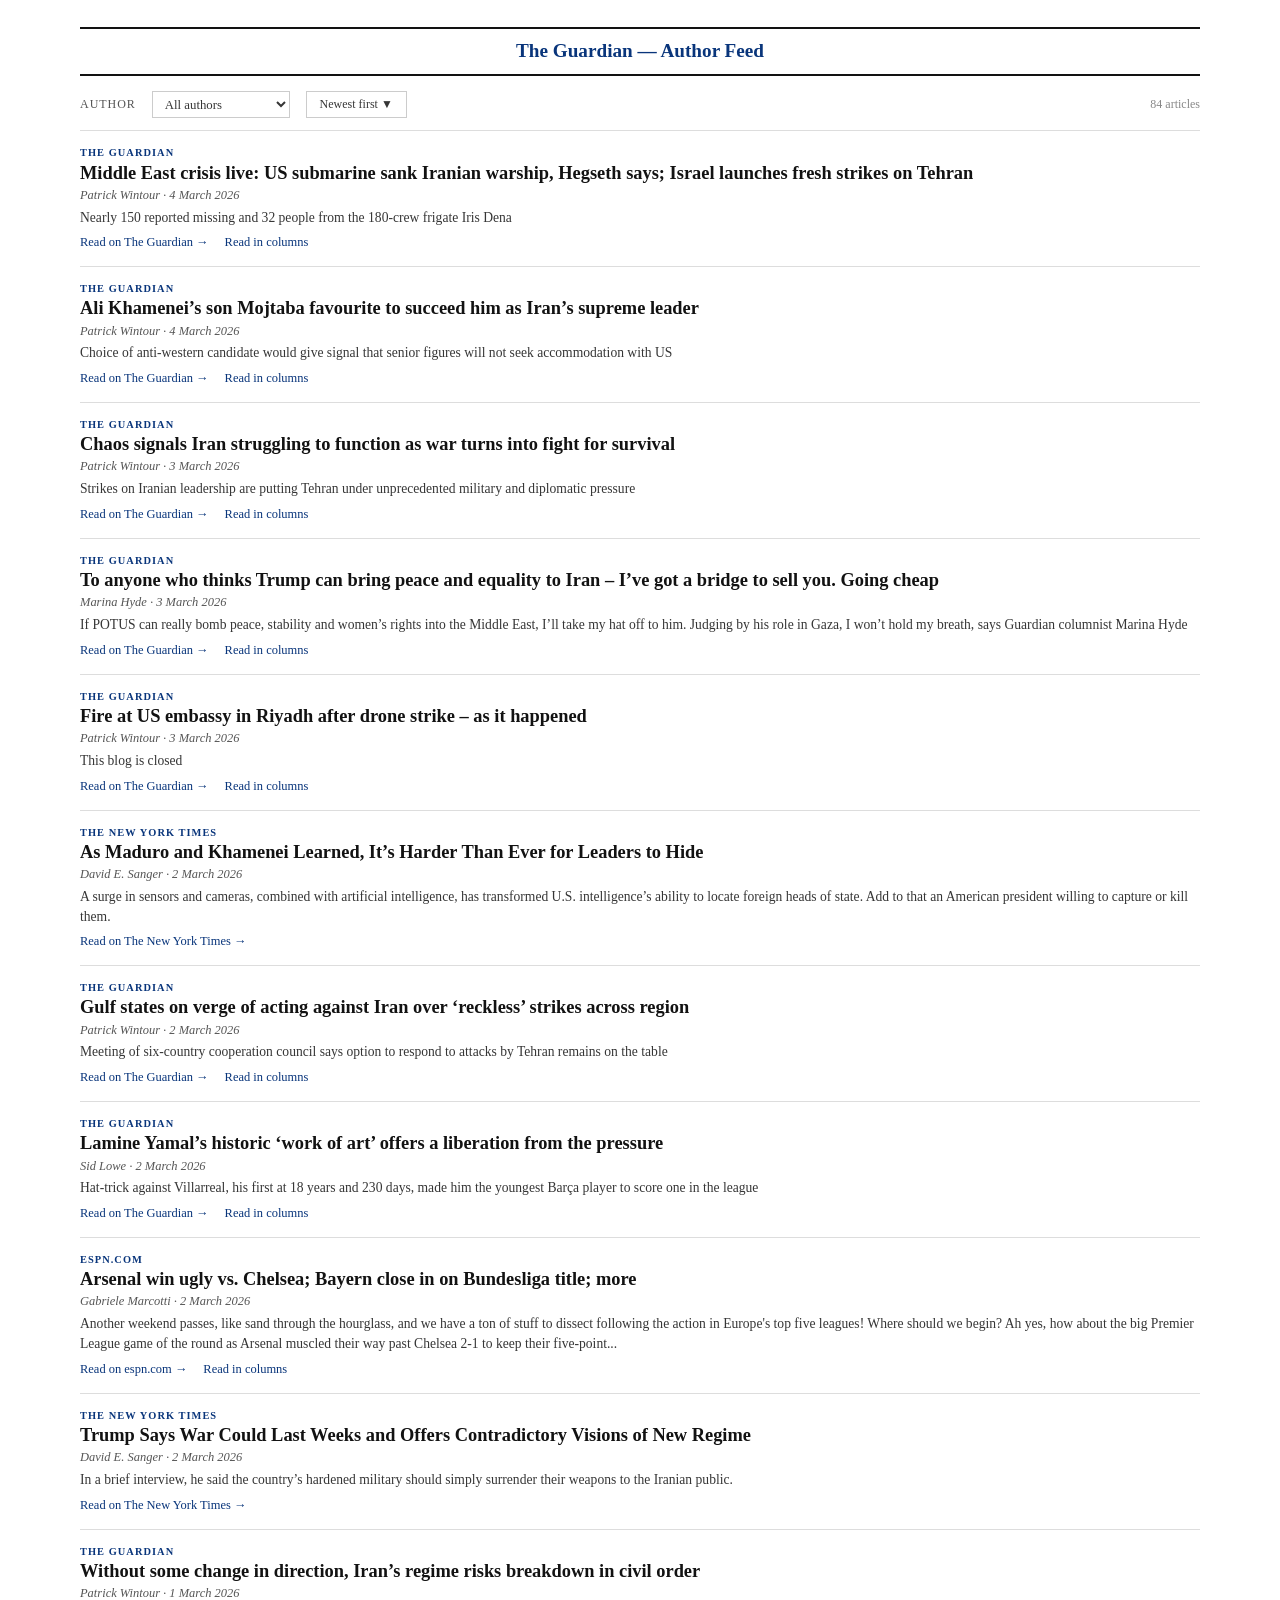
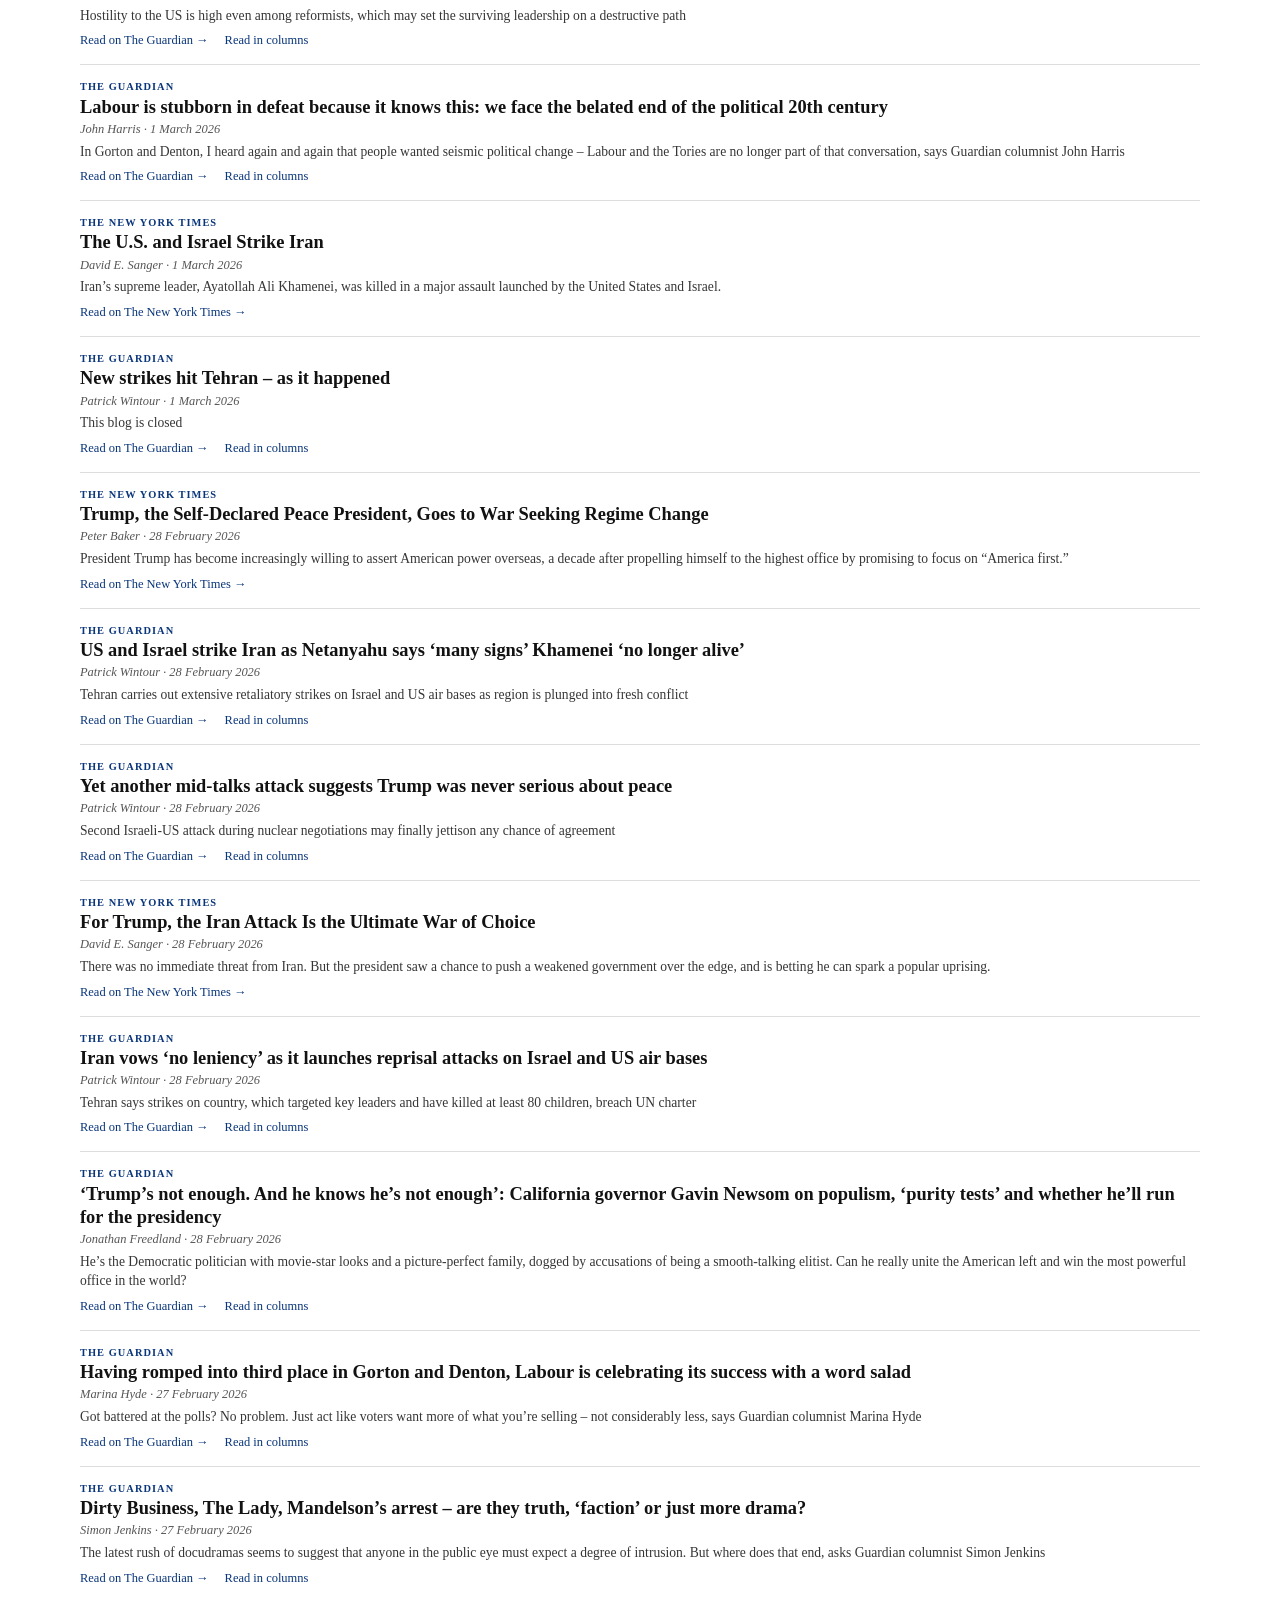
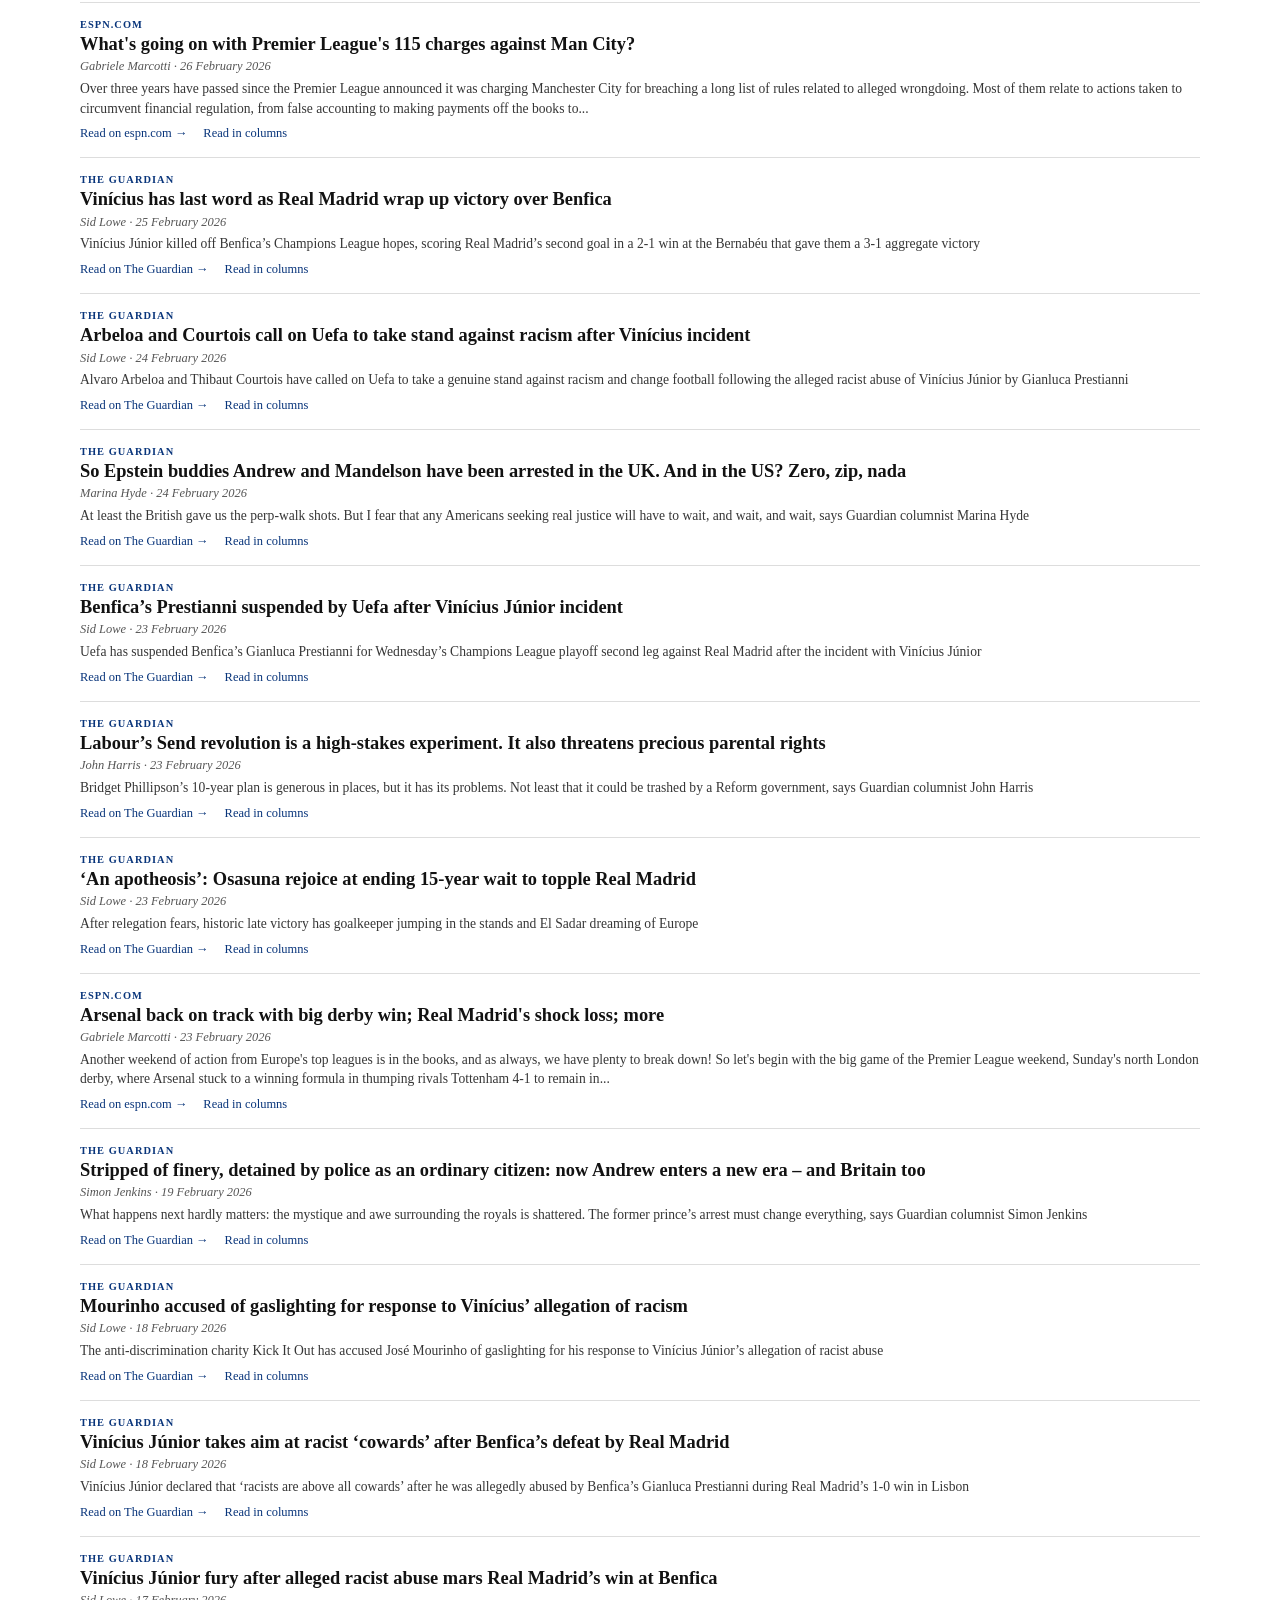
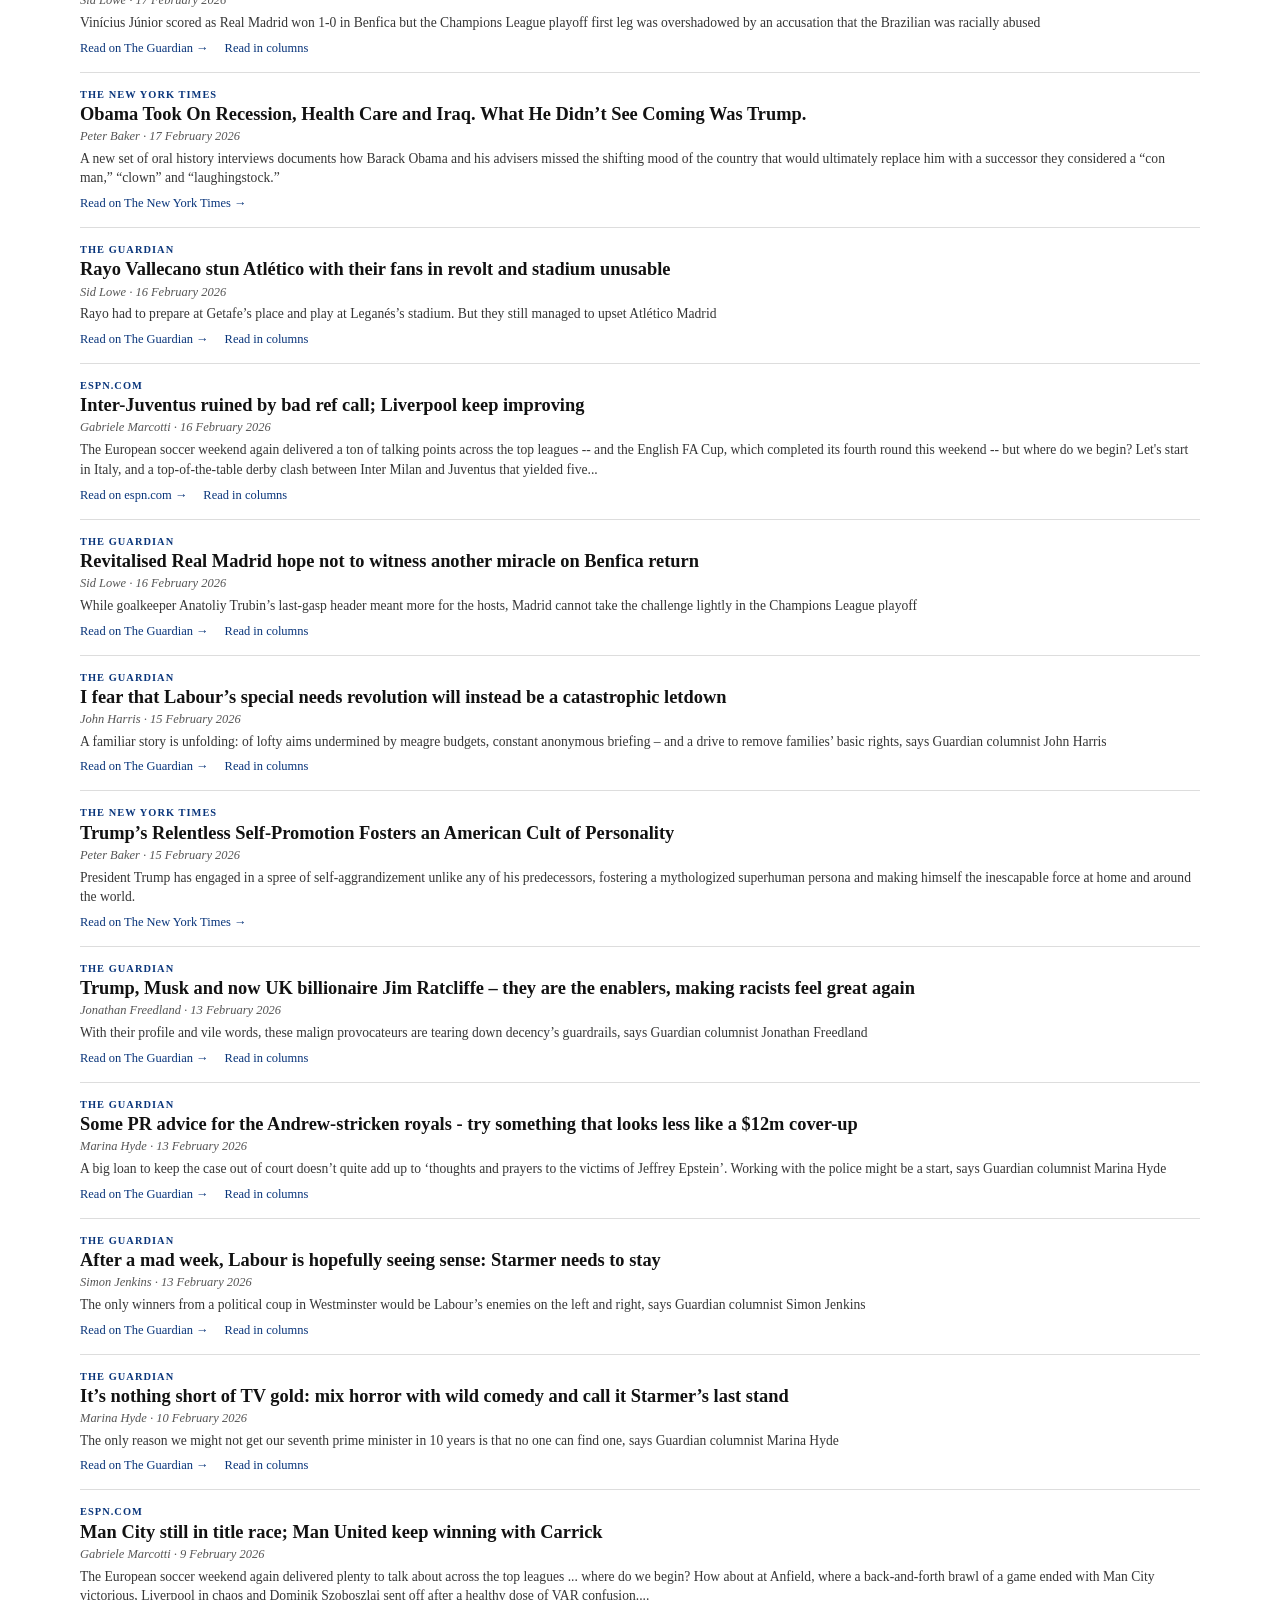
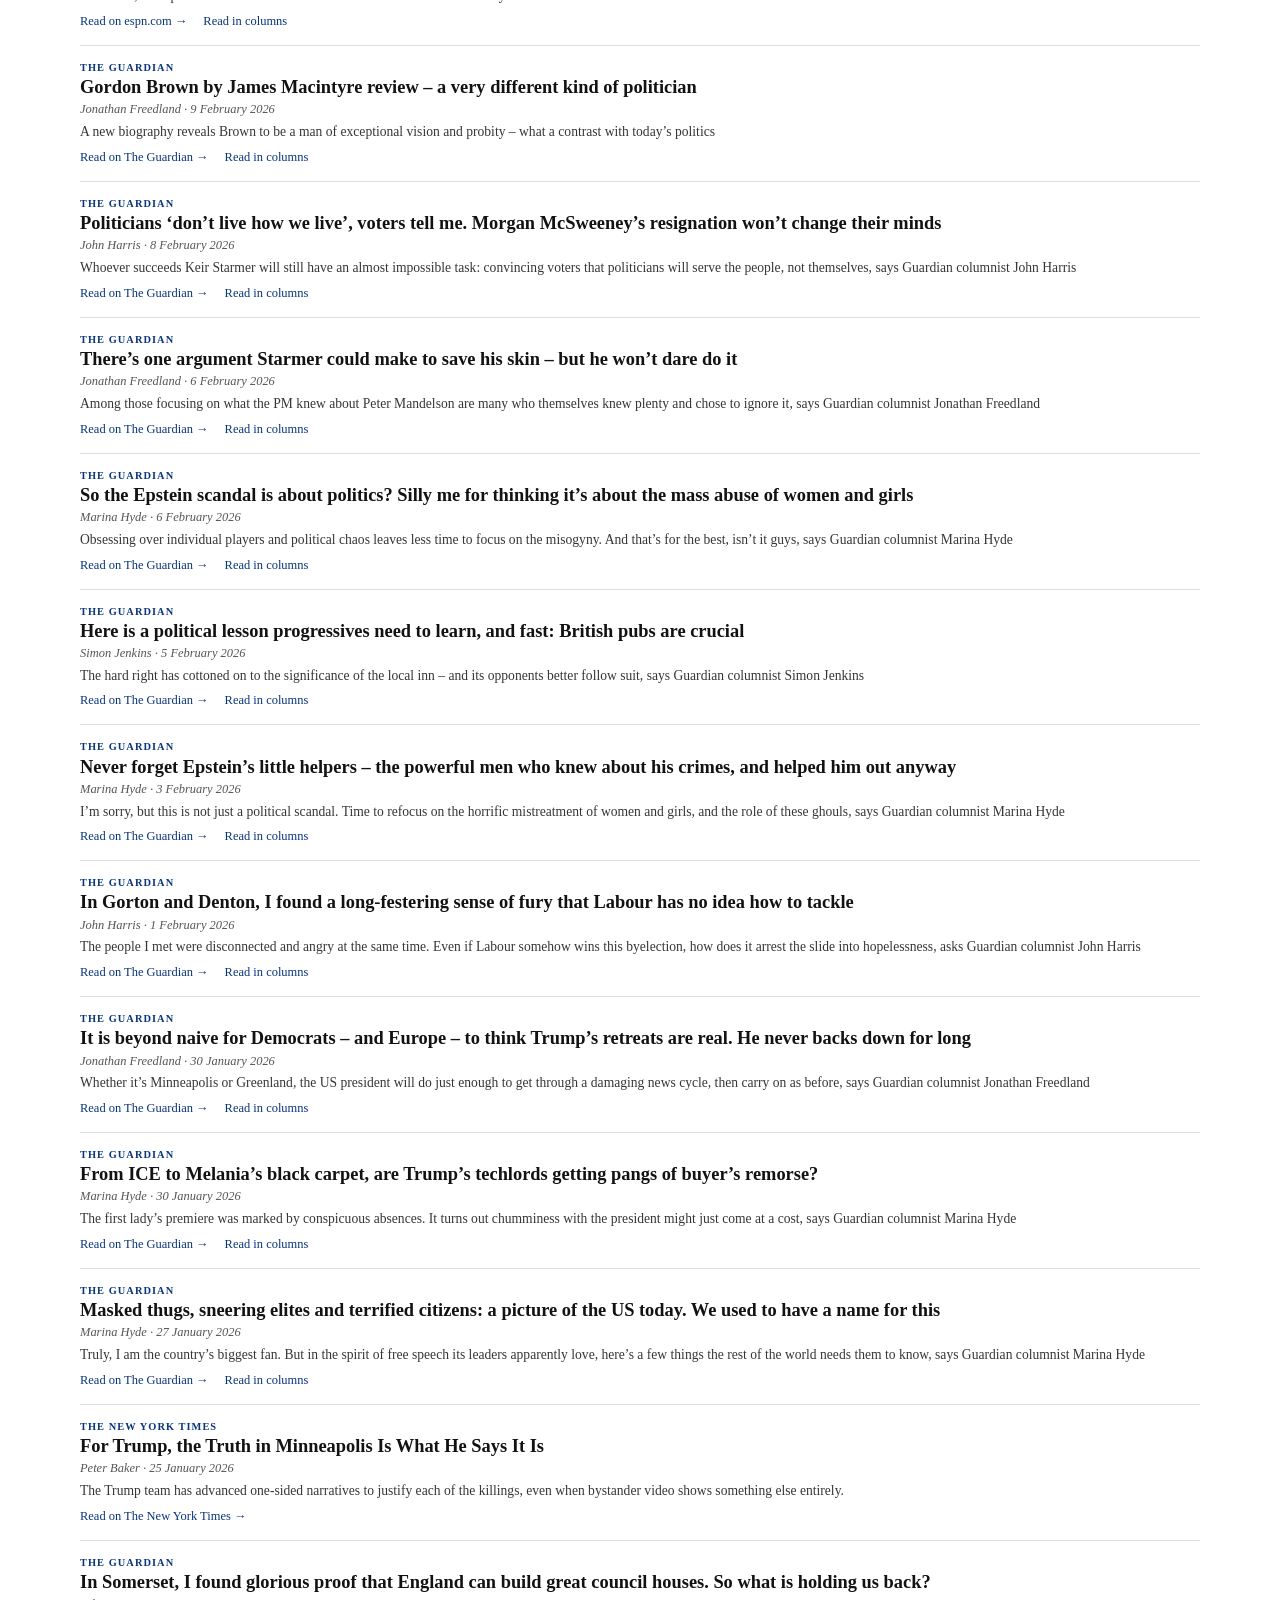
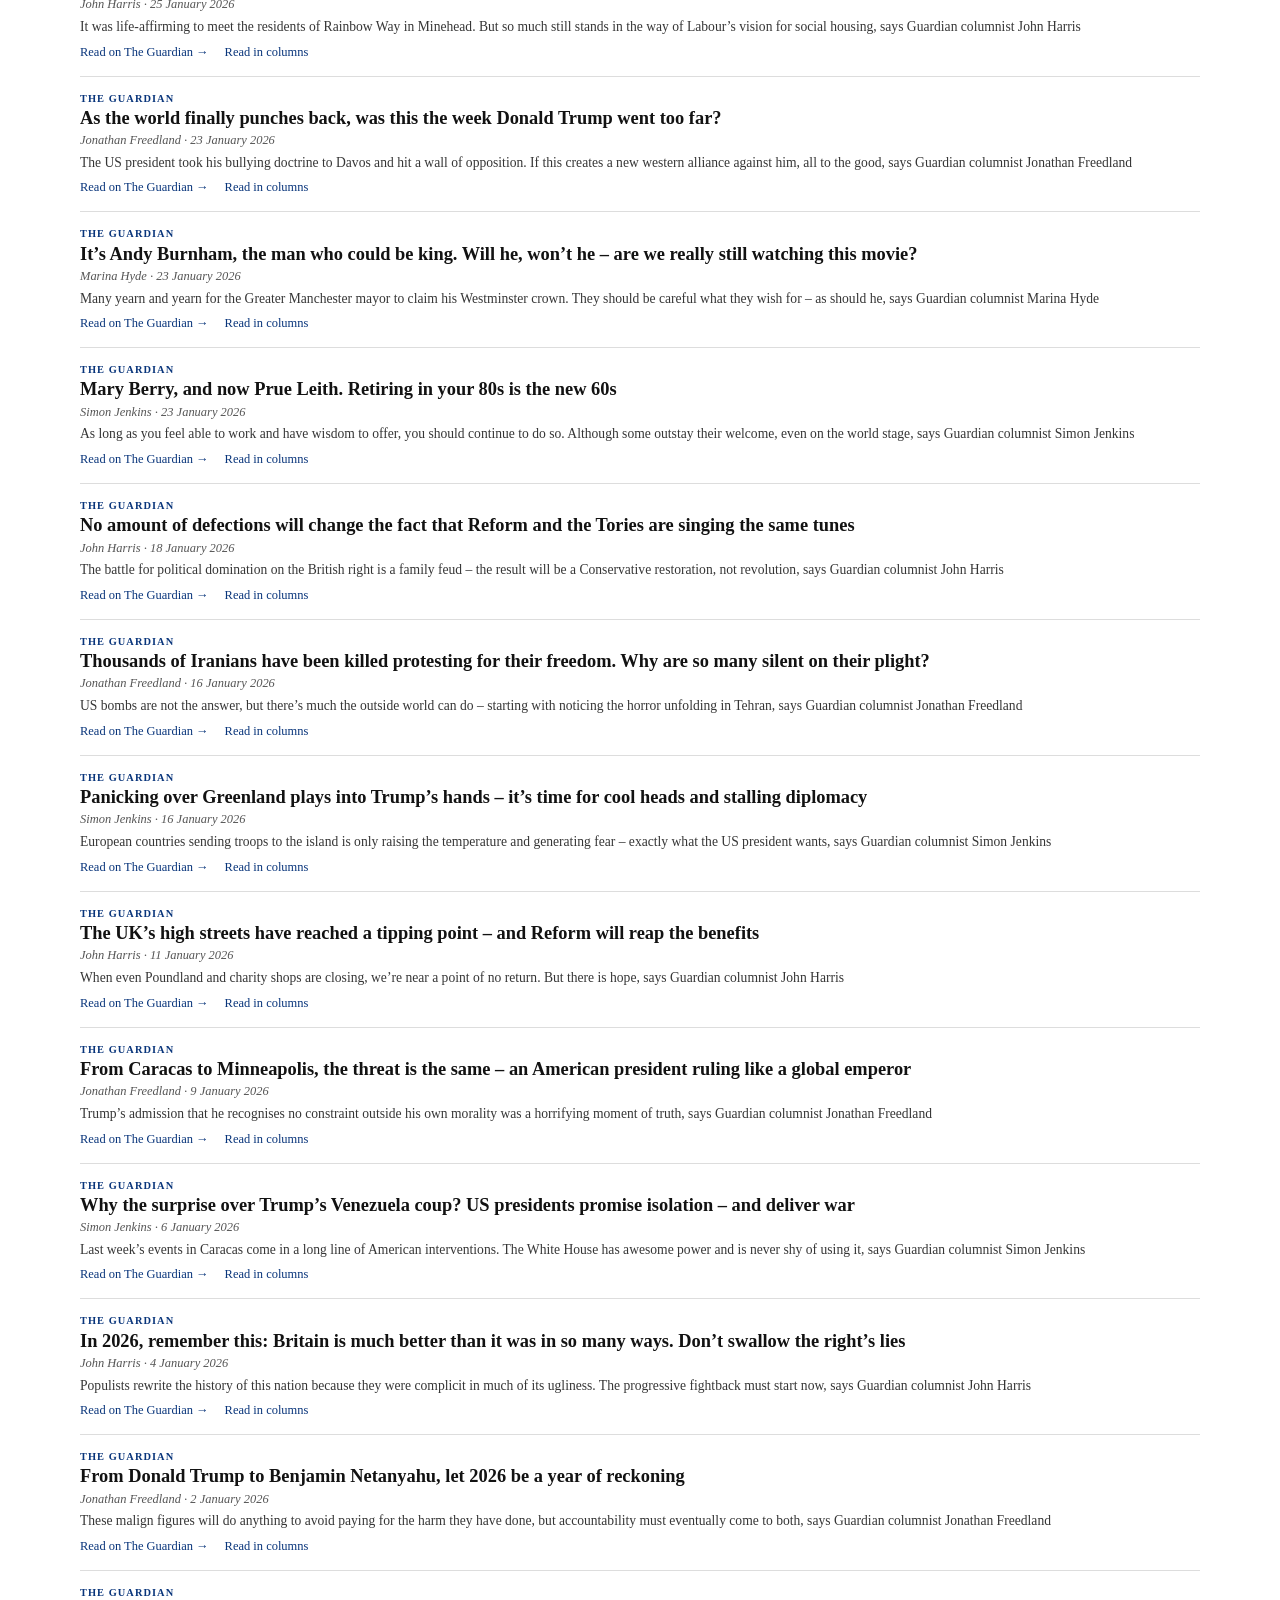
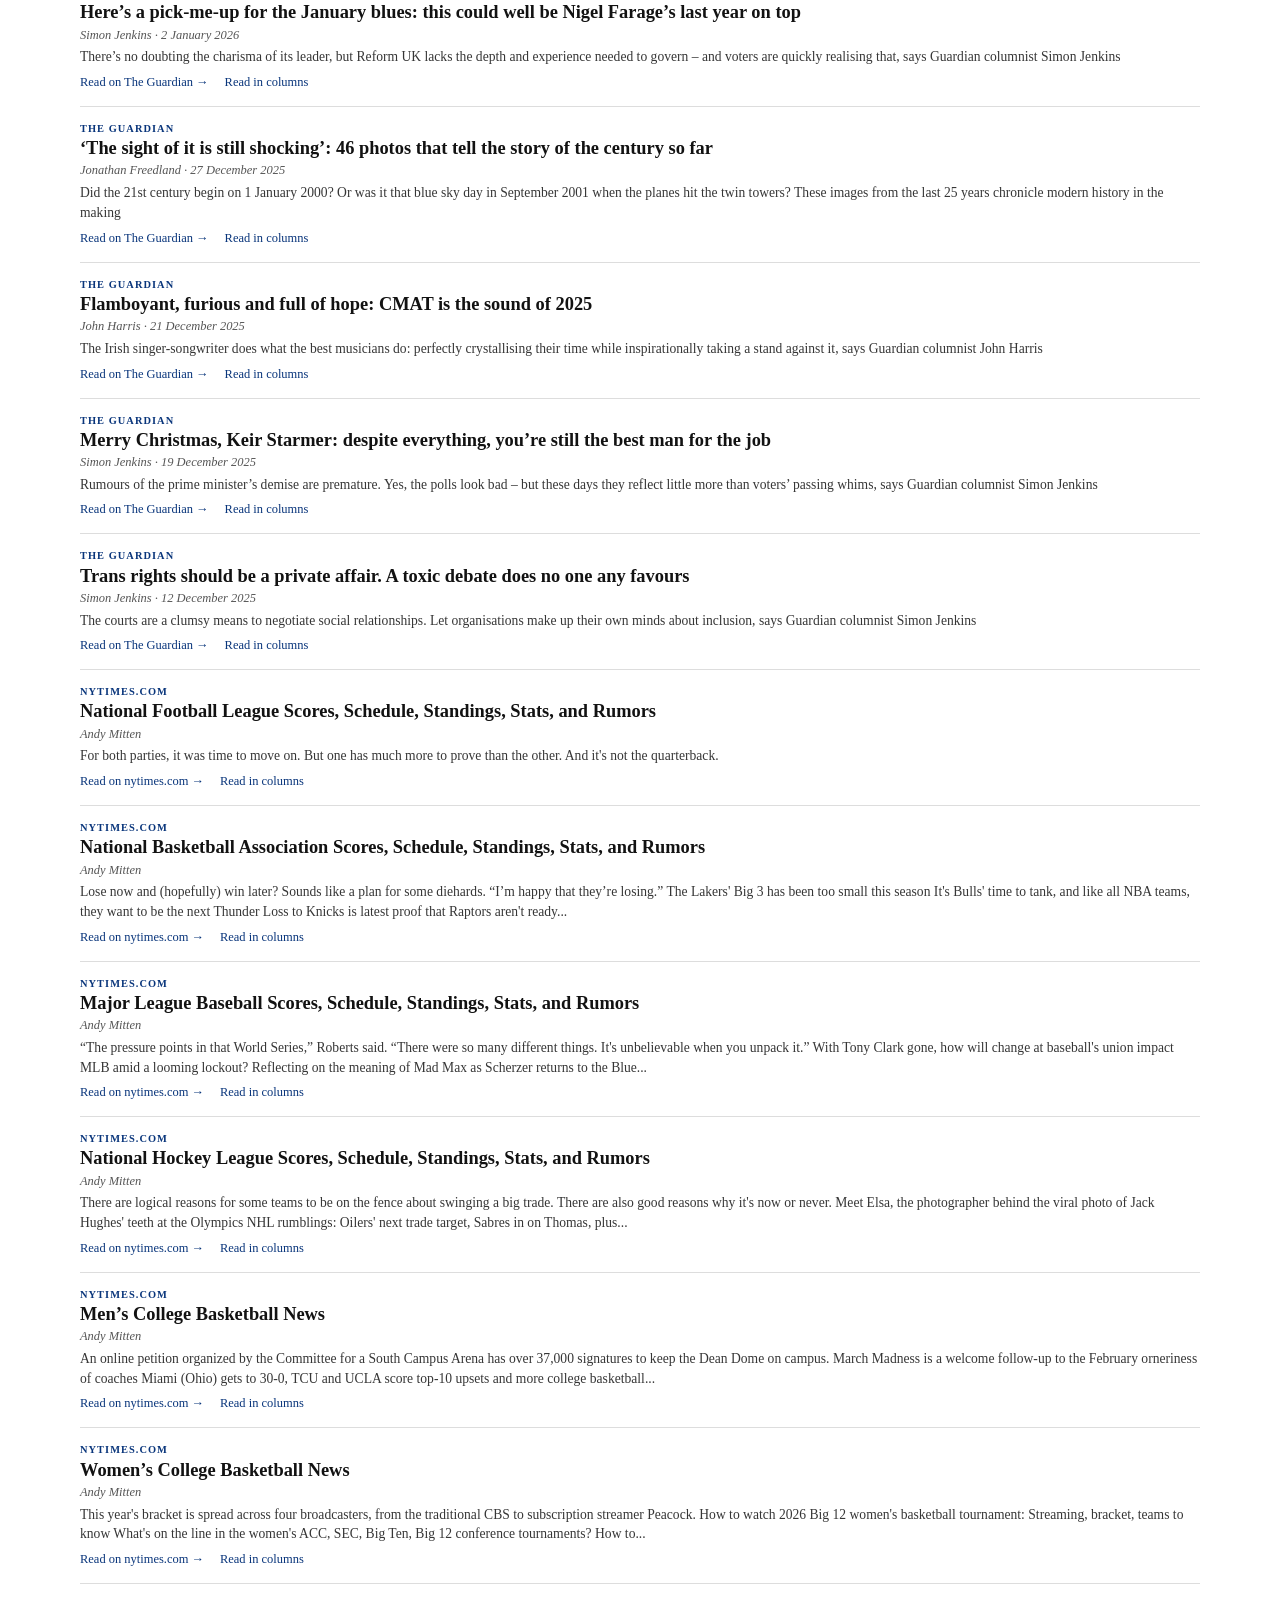
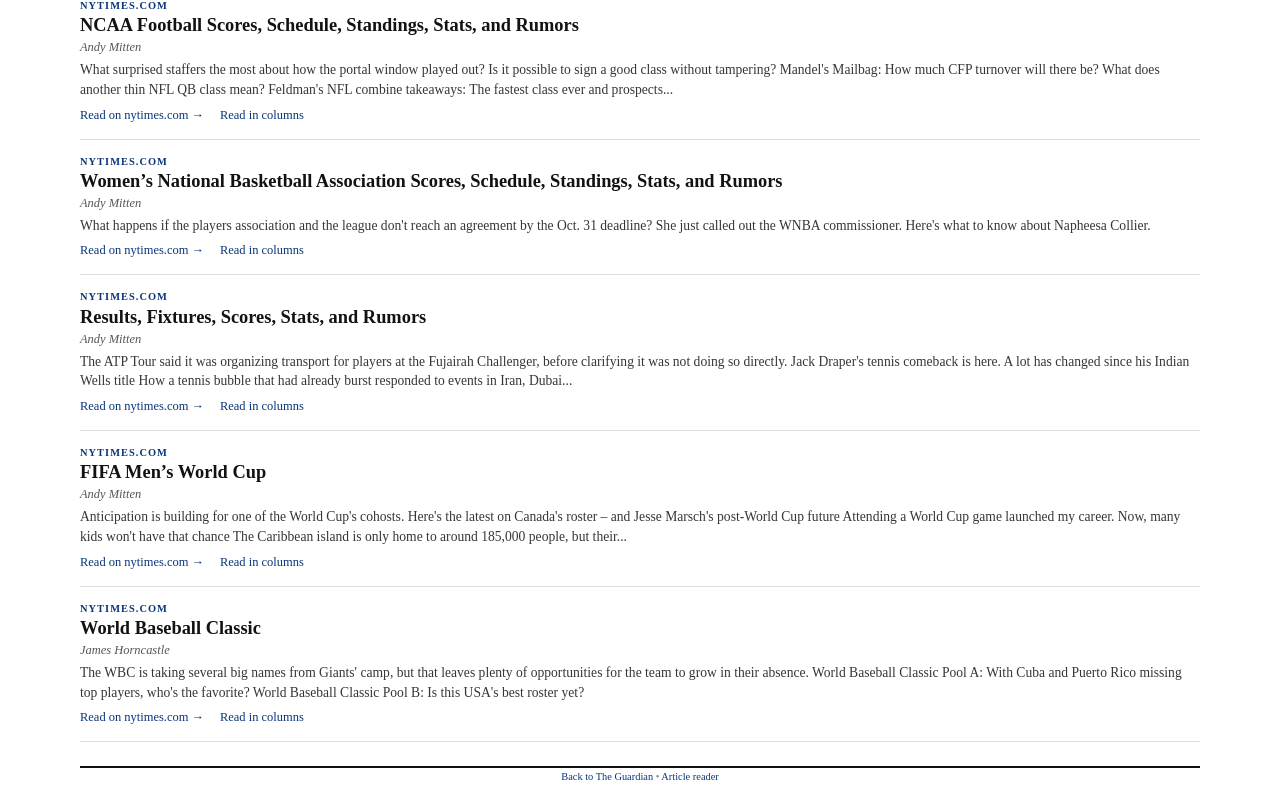
==== authors.html @ 70ec369b "Add author article scraper with frontend feed page Python scraper tracks 12 authors across Guardian " ====
<!DOCTYPE html>
<html lang="en">
<head>
  <meta charset="UTF-8">
  <meta name="viewport" content="width=device-width, initial-scale=1.0">
  <title>Author Feed — The Guardian Style</title>
  <style>
    *, *::before, *::after {
      margin: 0;
      padding: 0;
      box-sizing: border-box;
    }

    body {
      background: #FFFFFF;
      font-family: Georgia, 'Times New Roman', Times, serif;
      color: #363636;
      display: flex;
      justify-content: center;
      padding: 0;
      min-height: 100vh;
    }

    .container {
      width: 100%;
      max-width: 1200px;
      padding: 1.5rem 2.5rem;
    }

    .masthead-rule {
      border-top: 2px solid #121212;
      margin: 0.2rem 0;
    }

    .page-title {
      font-size: 1.2rem;
      font-weight: 700;
      color: #09357B;
      text-align: center;
      padding: 0.5rem 0;
    }

    .page-title a {
      color: inherit;
      text-decoration: none;
    }

    /* ── Controls ──────────────────────────────────── */
    .controls {
      display: flex;
      align-items: center;
      gap: 1rem;
      padding: 0.75rem 0;
      flex-wrap: wrap;
    }

    .controls label {
      font-size: 0.75rem;
      text-transform: uppercase;
      letter-spacing: 0.08em;
      color: #555;
    }

    .controls select {
      font-family: Georgia, 'Times New Roman', Times, serif;
      font-size: 0.8rem;
      padding: 0.3rem 0.5rem;
      border: 1px solid #ccc;
      color: #363636;
      background: #fff;
    }

    .controls select:focus {
      outline: none;
      border-color: #09357B;
    }

    .sort-btn {
      font-family: Georgia, 'Times New Roman', Times, serif;
      font-size: 0.75rem;
      padding: 0.3rem 0.8rem;
      cursor: pointer;
      border: 1px solid #ccc;
      background: #fff;
      color: #363636;
    }

    .sort-btn:hover {
      border-color: #09357B;
      color: #09357B;
    }

    .article-count {
      font-size: 0.75rem;
      color: #888;
      margin-left: auto;
    }

    /* ── Article List ─────────────────────────────── */
    .article-list {
      list-style: none;
    }

    .article-card {
      padding: 1rem 0;
      border-bottom: 1px solid #ddd;
    }

    .article-card:first-child {
      border-top: 1px solid #ddd;
    }

    .card-source {
      font-size: 0.65rem;
      text-transform: uppercase;
      letter-spacing: 0.1em;
      color: #09357B;
      font-weight: 700;
    }

    .card-title {
      font-size: 1.15rem;
      font-weight: 700;
      line-height: 1.25;
      margin: 0.2rem 0;
      color: #121212;
    }

    .card-title a {
      color: inherit;
      text-decoration: none;
    }

    .card-title a:hover {
      text-decoration: underline;
    }

    .card-meta {
      font-size: 0.78rem;
      color: #555;
      font-style: italic;
      margin-bottom: 0.3rem;
    }

    .card-excerpt {
      font-size: 0.85rem;
      line-height: 1.45;
      color: #363636;
    }

    .card-actions {
      margin-top: 0.5rem;
      display: flex;
      gap: 1rem;
      font-size: 0.78rem;
    }

    .card-actions a,
    .card-actions button {
      color: #09357B;
      text-decoration: none;
      cursor: pointer;
      border: none;
      background: none;
      font-family: Georgia, 'Times New Roman', Times, serif;
      font-size: 0.78rem;
      padding: 0;
    }

    .card-actions a:hover,
    .card-actions button:hover {
      text-decoration: underline;
    }

    /* ── Column Reader Overlay ────────────────────── */
    .reader-overlay {
      display: none;
      position: fixed;
      top: 0;
      left: 0;
      right: 0;
      bottom: 0;
      background: #fff;
      z-index: 1000;
      overflow-y: auto;
    }

    .reader-overlay.active {
      display: block;
    }

    .reader-inner {
      max-width: 1200px;
      margin: 0 auto;
      padding: 1.5rem 2.5rem;
    }

    .reader-toolbar {
      padding: 0.75rem 0;
      display: flex;
      gap: 1rem;
      align-items: center;
    }

    .reader-close {
      font-family: Georgia, 'Times New Roman', Times, serif;
      font-size: 0.85rem;
      padding: 0.4rem 1.2rem;
      cursor: pointer;
      border: 1px solid #121212;
      background: none;
      color: #121212;
    }

    .reader-close:hover {
      background: #121212;
      color: #fff;
    }

    .reader-source-link {
      font-size: 0.8rem;
      color: #09357B;
      text-decoration: none;
      margin-left: auto;
    }

    .reader-source-link:hover {
      text-decoration: underline;
    }

    .reader-headline {
      font-size: 2rem;
      font-weight: 700;
      line-height: 1.15;
      color: #121212;
      margin-bottom: 0.5rem;
    }

    .reader-byline {
      font-size: 0.85rem;
      font-style: italic;
      color: #555;
      margin-bottom: 0.5rem;
    }

    .reader-body {
      column-count: 5;
      column-gap: 1.5rem;
      column-rule: 1px solid #ccc;
      font-size: 0.84rem;
      line-height: 1.3;
      color: #363636;
      text-align: justify;
      hyphens: auto;
      -webkit-hyphens: auto;
      hyphenate-limit-chars: 6 3 2;
      -webkit-hyphenate-limit-before: 3;
      -webkit-hyphenate-limit-after: 2;
      overflow-wrap: break-word;
      font-kerning: normal;
      font-feature-settings: "kern" 1, "liga" 1;
      letter-spacing: -0.01em;
      word-spacing: -0.05em;
      text-justify: inter-word;
      padding: 1rem 0 1.5rem;
    }

    .reader-body p {
      margin-bottom: 0;
      text-indent: 0.8em;
    }

    .reader-body p:first-child {
      text-indent: 0.8em;
    }

    .reader-body h2,
    .reader-body h3 {
      font-size: 1.1rem;
      font-weight: 700;
      margin: 1rem 0 0.5rem;
      column-span: none;
      text-align: left;
    }

    .reader-body a {
      color: inherit;
      text-decoration: underline;
    }

    /* ── Loading / Empty ──────────────────────────── */
    .loading,
    .empty {
      text-align: center;
      padding: 3rem 0;
      font-size: 0.9rem;
      color: #888;
    }

    /* ── Footer ───────────────────────────────────── */
    .footer {
      margin-top: 1.5rem;
      text-align: center;
      font-size: 0.65rem;
      color: #888;
    }

    .footer a {
      color: #09357B;
      text-decoration: none;
    }

    .footer a:hover {
      text-decoration: underline;
    }

    /* ── Responsive ────────────────────────────────── */
    @media (max-width: 900px) {
      .container,
      .reader-inner {
        padding: 1.5rem 1rem;
      }

      .reader-body {
        column-count: 3;
      }

      .reader-headline {
        font-size: 1.5rem;
      }
    }

    @media (max-width: 600px) {
      .reader-body {
        column-count: 1;
        font-size: 1.1rem;
        line-height: 1.5;
      }

      .reader-headline {
        font-size: 2.5rem;
      }

      .controls {
        flex-direction: column;
        align-items: flex-start;
      }

      .article-count {
        margin-left: 0;
      }
    }
  </style>
</head>
<body>
  <div class="container">
    <div class="masthead-rule"></div>
    <div class="page-title"><a href="index.html">The Guardian</a> — Author Feed</div>
    <div class="masthead-rule"></div>

    <div class="controls">
      <label for="author-filter">Author</label>
      <select id="author-filter">
        <option value="">All authors</option>
      </select>
      <button class="sort-btn" id="sort-btn">Newest first &#x25BC;</button>
      <span class="article-count" id="article-count"></span>
    </div>

    <div class="loading" id="loading">Loading articles&hellip;</div>
    <ul class="article-list" id="article-list"></ul>

    <div class="footer">
      <div class="masthead-rule"></div>
      <p><a href="index.html">Back to The Guardian</a> &bull; <a href="reader.html">Article reader</a></p>
    </div>
  </div>

  <!-- Column Reader Overlay -->
  <div class="reader-overlay" id="reader-overlay">
    <div class="reader-inner">
      <div class="masthead-rule"></div>
      <div class="reader-toolbar">
        <button class="reader-close" id="reader-close">&larr; Back to feed</button>
        <a class="reader-source-link" id="reader-source-link" target="_blank" rel="noopener">View original &rarr;</a>
      </div>
      <h1 class="reader-headline" id="reader-headline"></h1>
      <p class="reader-byline" id="reader-byline"></p>
      <div class="masthead-rule"></div>
      <div class="reader-body" id="reader-body"></div>
      <div class="masthead-rule"></div>
      <div class="reader-toolbar">
        <button class="reader-close" id="reader-close-bottom">&larr; Back to feed</button>
      </div>
    </div>
  </div>

  <script>
    (function() {
      var allArticles = [];
      var sortNewest = true;

      var listEl = document.getElementById('article-list');
      var loadingEl = document.getElementById('loading');
      var filterEl = document.getElementById('author-filter');
      var sortBtn = document.getElementById('sort-btn');
      var countEl = document.getElementById('article-count');
      var overlay = document.getElementById('reader-overlay');

      // ── Fetch data ────────────────────────────────
      var xhr = new XMLHttpRequest();
      xhr.open('GET', 'data/articles.json?t=' + Date.now(), true);
      xhr.onreadystatechange = function() {
        if (xhr.readyState === 4) {
          loadingEl.style.display = 'none';
          if (xhr.status === 200) {
            try {
              var data = JSON.parse(xhr.responseText);
              allArticles = data.articles || [];
              populateFilter();
              render();
            } catch(e) {
              showEmpty('Failed to parse article data.');
            }
          } else {
            showEmpty('Failed to load articles. Run the scraper first.');
          }
        }
      };
      xhr.send();

      // ── Populate author filter ────────────────────
      function populateFilter() {
        var authors = {};
        for (var i = 0; i < allArticles.length; i++) {
          var name = allArticles[i].author;
          if (name && !authors[name]) {
            authors[name] = true;
          }
        }
        var sorted = Object.keys(authors).sort();
        for (var j = 0; j < sorted.length; j++) {
          var opt = document.createElement('option');
          opt.value = sorted[j];
          opt.textContent = sorted[j];
          filterEl.appendChild(opt);
        }
      }

      // ── Filter + sort events ──────────────────────
      filterEl.addEventListener('change', render);

      sortBtn.addEventListener('click', function() {
        sortNewest = !sortNewest;
        sortBtn.innerHTML = sortNewest ? 'Newest first &#x25BC;' : 'Oldest first &#x25B2;';
        render();
      });

      // ── Render article list ───────────────────────
      function render() {
        var author = filterEl.value;
        var filtered = [];

        for (var i = 0; i < allArticles.length; i++) {
          if (!author || allArticles[i].author === author) {
            filtered.push(allArticles[i]);
          }
        }

        filtered.sort(function(a, b) {
          var da = a.date || '';
          var db = b.date || '';
          if (sortNewest) return da < db ? 1 : da > db ? -1 : 0;
          return da > db ? 1 : da < db ? -1 : 0;
        });

        listEl.innerHTML = '';

        if (filtered.length === 0) {
          showEmpty('No articles found. Run the scraper to collect articles.');
          countEl.textContent = '';
          return;
        }

        countEl.textContent = filtered.length + ' article' + (filtered.length !== 1 ? 's' : '');

        for (var j = 0; j < filtered.length; j++) {
          listEl.appendChild(buildCard(filtered[j]));
        }
      }

      // ── Build a single article card ───────────────
      function buildCard(article) {
        var li = document.createElement('li');
        li.className = 'article-card';

        var source = document.createElement('p');
        source.className = 'card-source';
        source.textContent = article.source || '';
        li.appendChild(source);

        var title = document.createElement('h3');
        title.className = 'card-title';
        var link = document.createElement('a');
        link.href = article.url || '#';
        link.target = '_blank';
        link.rel = 'noopener';
        link.textContent = article.title || 'Untitled';
        title.appendChild(link);
        li.appendChild(title);

        var meta = document.createElement('p');
        meta.className = 'card-meta';
        var parts = [];
        if (article.author) parts.push(article.author);
        if (article.date) parts.push(formatDate(article.date));
        meta.textContent = parts.join(' · ');
        li.appendChild(meta);

        if (article.excerpt) {
          var excerpt = document.createElement('p');
          excerpt.className = 'card-excerpt';
          excerpt.textContent = article.excerpt;
          li.appendChild(excerpt);
        }

        var actions = document.createElement('div');
        actions.className = 'card-actions';

        var readLink = document.createElement('a');
        readLink.href = article.url || '#';
        readLink.target = '_blank';
        readLink.rel = 'noopener';
        readLink.textContent = 'Read on ' + (article.source || 'source') + ' \u2192';
        actions.appendChild(readLink);

        if (article.body) {
          var colBtn = document.createElement('button');
          colBtn.textContent = 'Read in columns';
          colBtn.addEventListener('click', (function(a) {
            return function() { openReader(a); };
          })(article));
          actions.appendChild(colBtn);
        }

        li.appendChild(actions);
        return li;
      }

      // ── Column reader ─────────────────────────────
      function openReader(article) {
        document.getElementById('reader-headline').textContent = article.title || '';
        document.getElementById('reader-headline').style.display = article.title ? '' : 'none';

        var bylineParts = [];
        if (article.author) bylineParts.push(article.author);
        if (article.date) bylineParts.push(formatDate(article.date));
        document.getElementById('reader-byline').textContent = bylineParts.join(' · ');

        var sourceLink = document.getElementById('reader-source-link');
        sourceLink.href = article.url || '#';
        sourceLink.textContent = 'View on ' + (article.source || 'source') + ' \u2192';

        var bodyEl = document.getElementById('reader-body');
        var body = article.body || '';

        // Detect if body is HTML or plain text
        if (body.indexOf('<') !== -1 && body.indexOf('>') !== -1) {
          // HTML body — render directly
          bodyEl.innerHTML = body;
        } else {
          // Plain text — split on double newlines into <p> elements
          var paragraphs = body.split(/\n\s*\n/);
          var html = '';
          for (var i = 0; i < paragraphs.length; i++) {
            var text = paragraphs[i].trim();
            if (text) {
              html += '<p>' + escapeHtml(text) + '</p>';
            }
          }
          bodyEl.innerHTML = html;
        }

        overlay.classList.add('active');
        overlay.scrollTop = 0;
        document.body.style.overflow = 'hidden';
      }

      function closeReader() {
        overlay.classList.remove('active');
        document.body.style.overflow = '';
      }

      document.getElementById('reader-close').addEventListener('click', closeReader);
      document.getElementById('reader-close-bottom').addEventListener('click', closeReader);

      // Close on Escape key
      document.addEventListener('keydown', function(e) {
        if (e.key === 'Escape' && overlay.classList.contains('active')) {
          closeReader();
        }
      });

      // ── Helpers ────────────────────────────────────
      function formatDate(dateStr) {
        if (!dateStr) return '';
        try {
          var d = new Date(dateStr);
          return d.toLocaleDateString('en-GB', {
            day: 'numeric',
            month: 'long',
            year: 'numeric'
          });
        } catch(e) {
          return dateStr;
        }
      }

      function escapeHtml(text) {
        var div = document.createElement('div');
        div.textContent = text;
        return div.innerHTML;
      }

      function showEmpty(msg) {
        listEl.innerHTML = '<li class="empty">' + escapeHtml(msg) + '</li>';
      }
    })();
  </script>
</body>
</html>
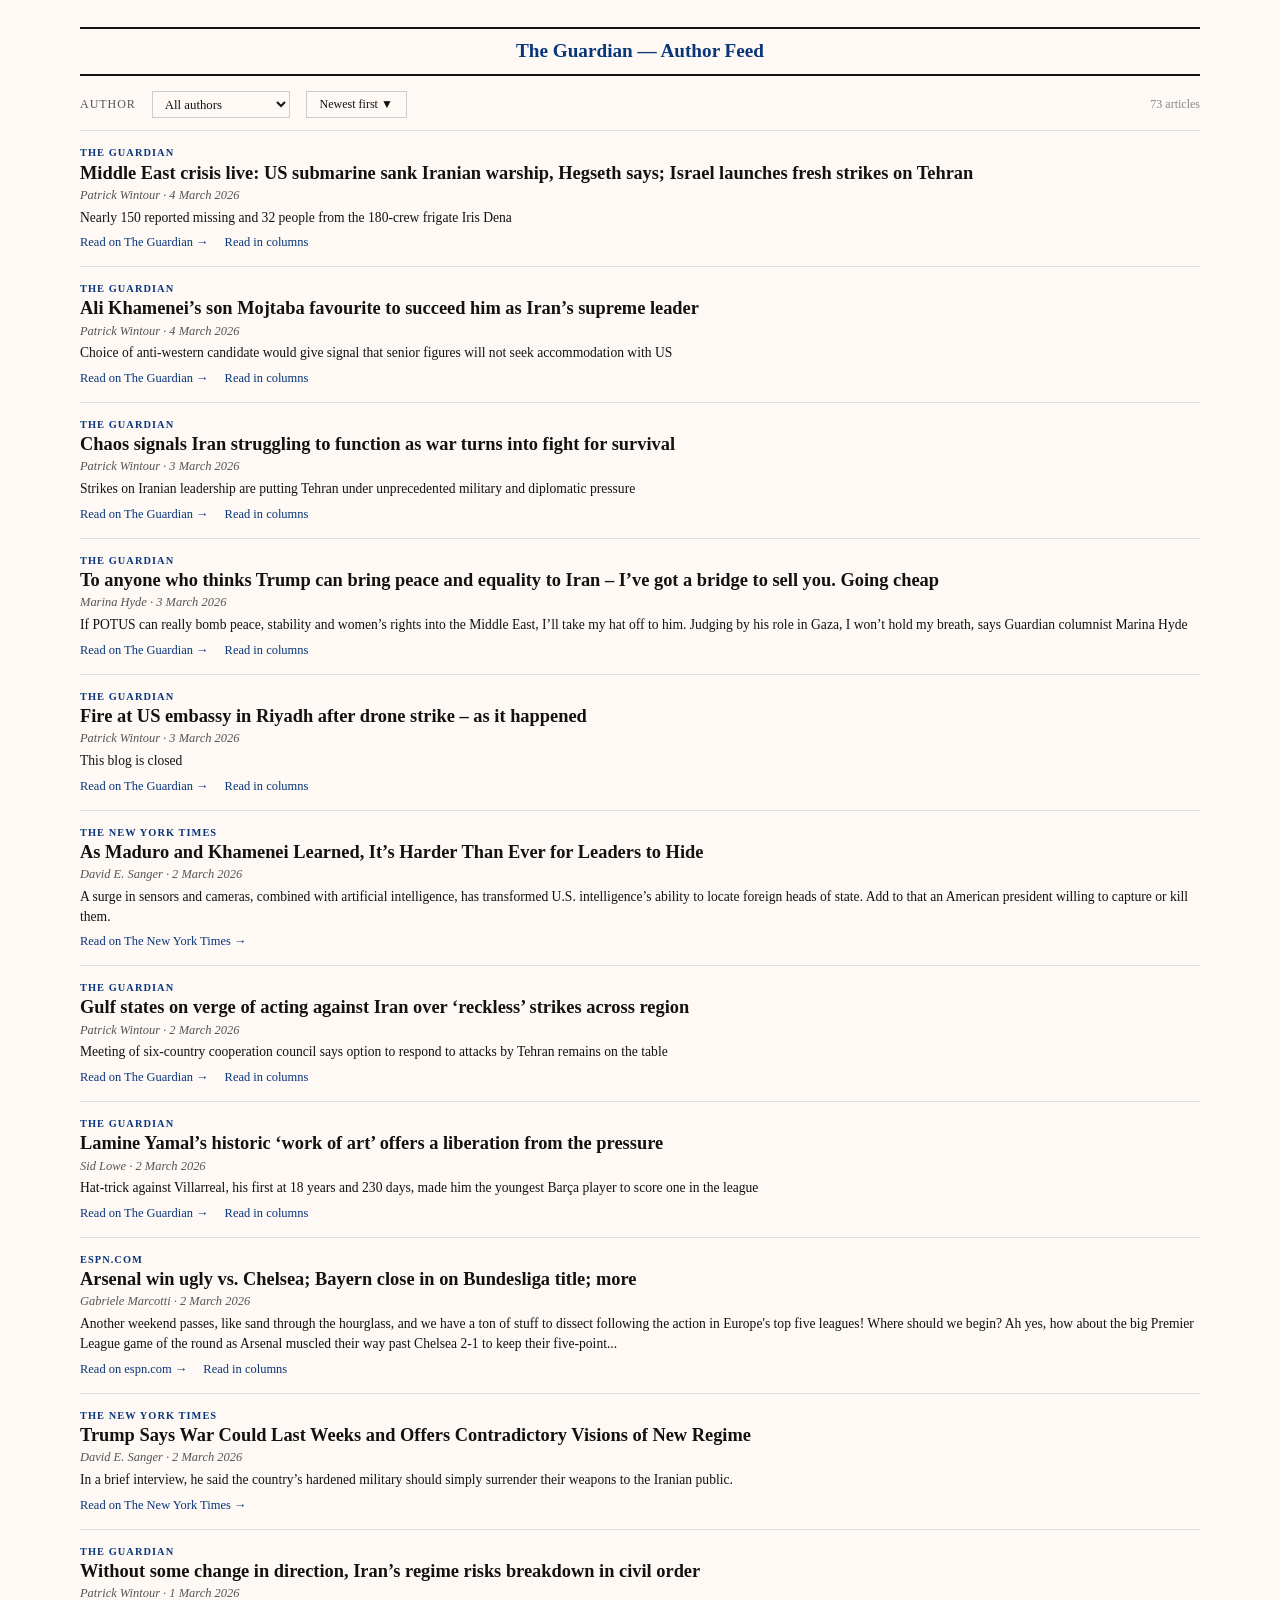
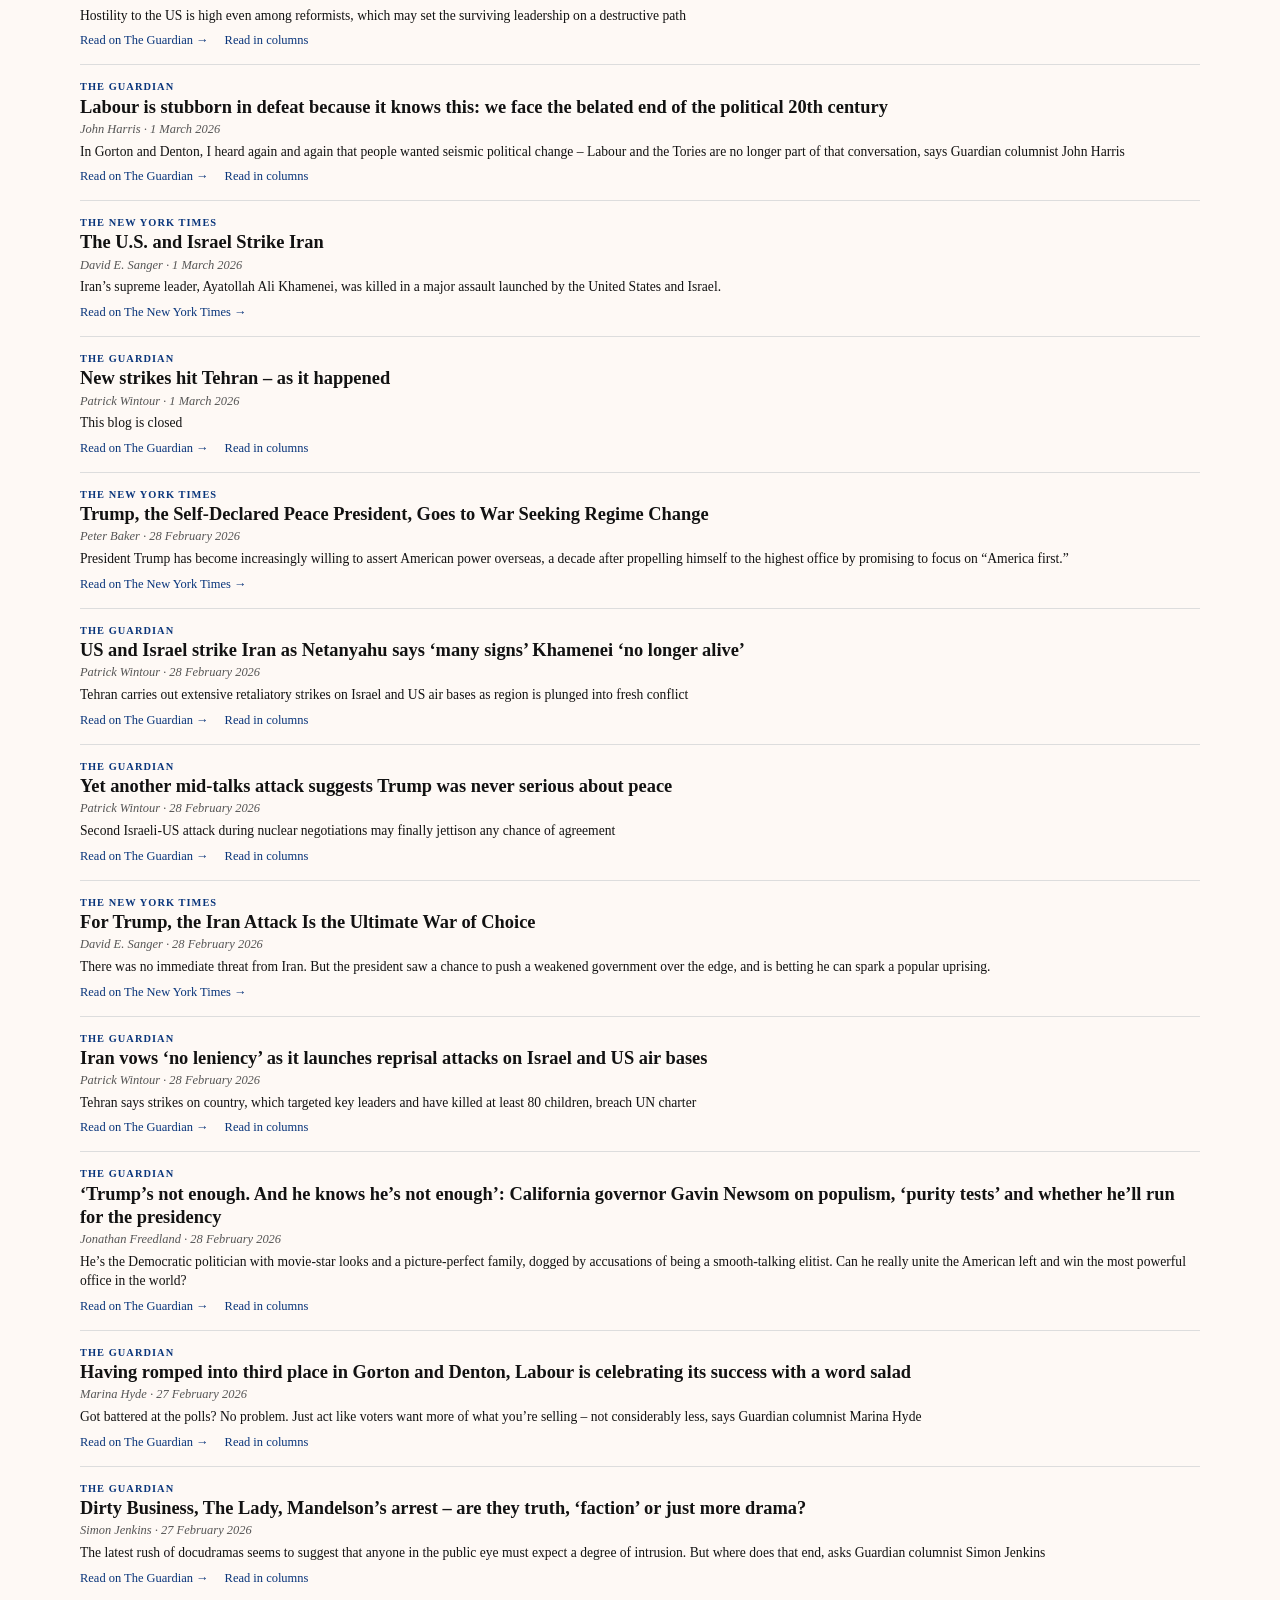
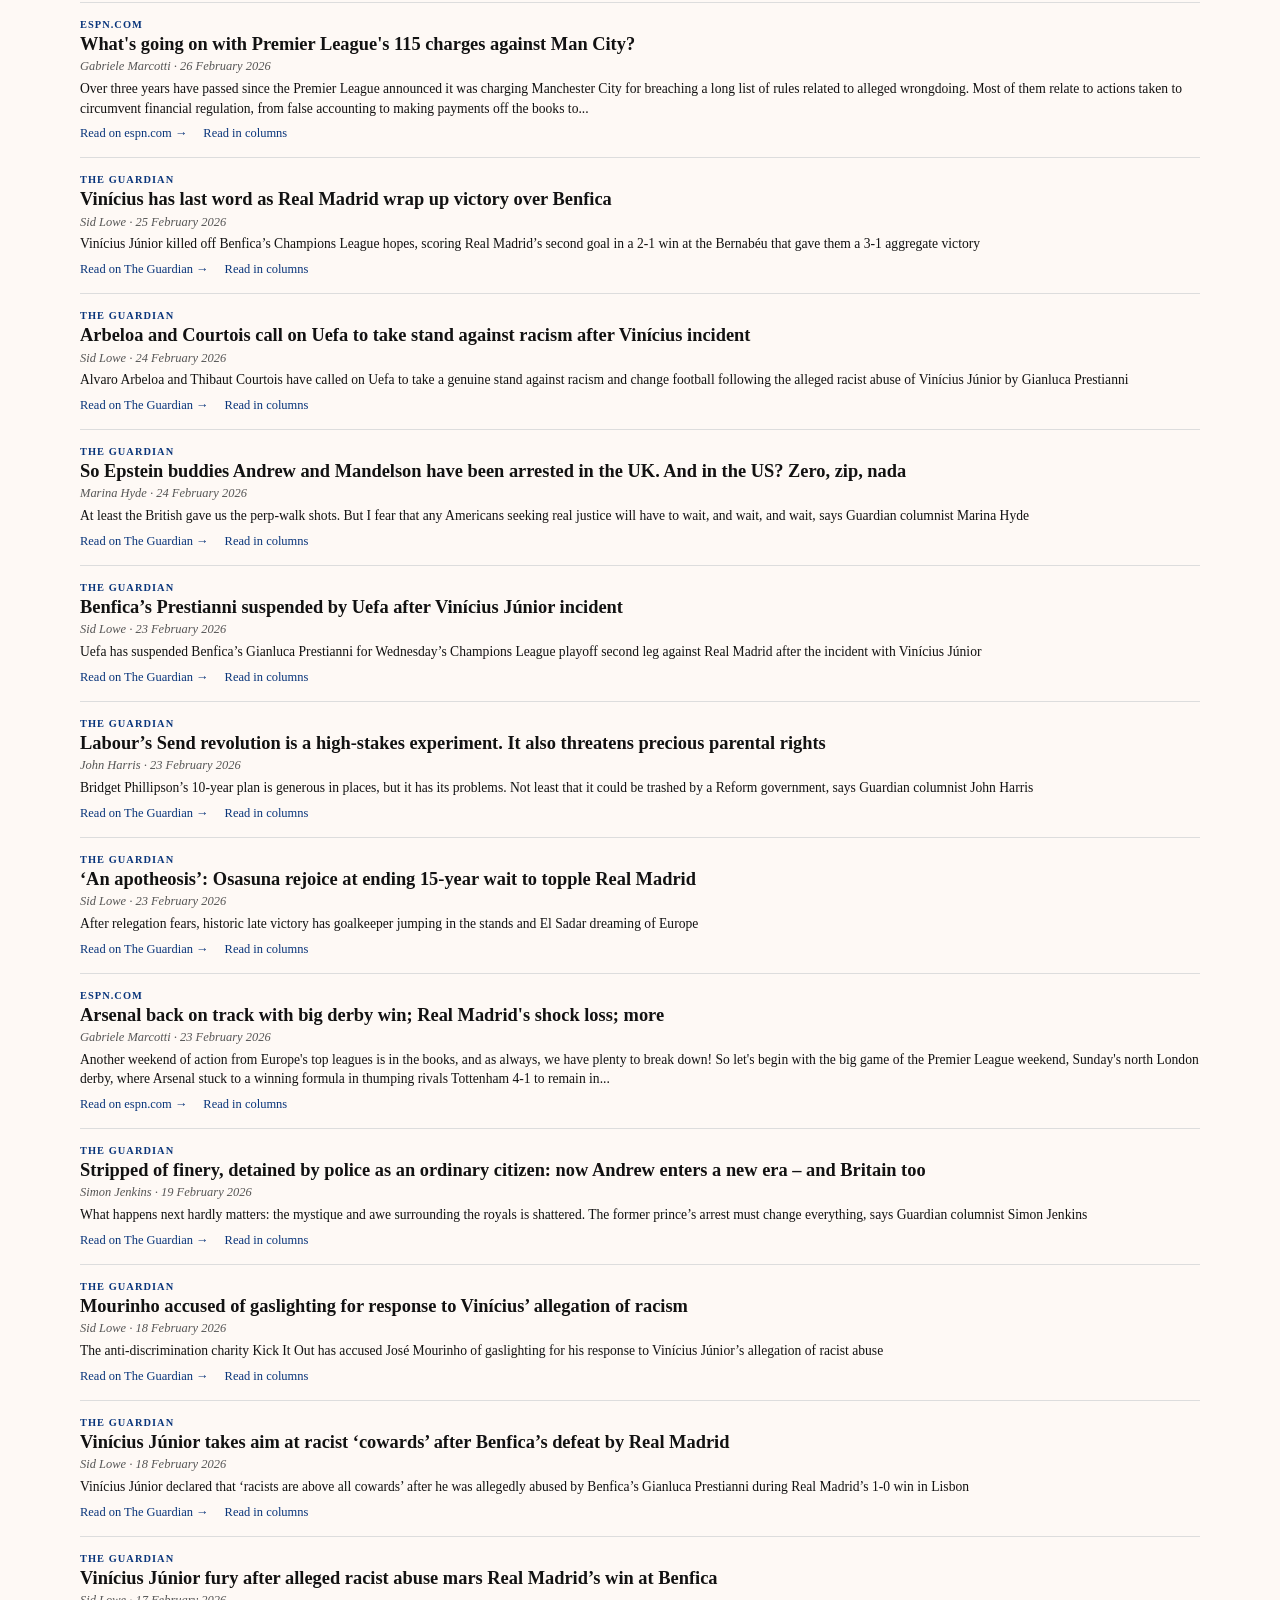
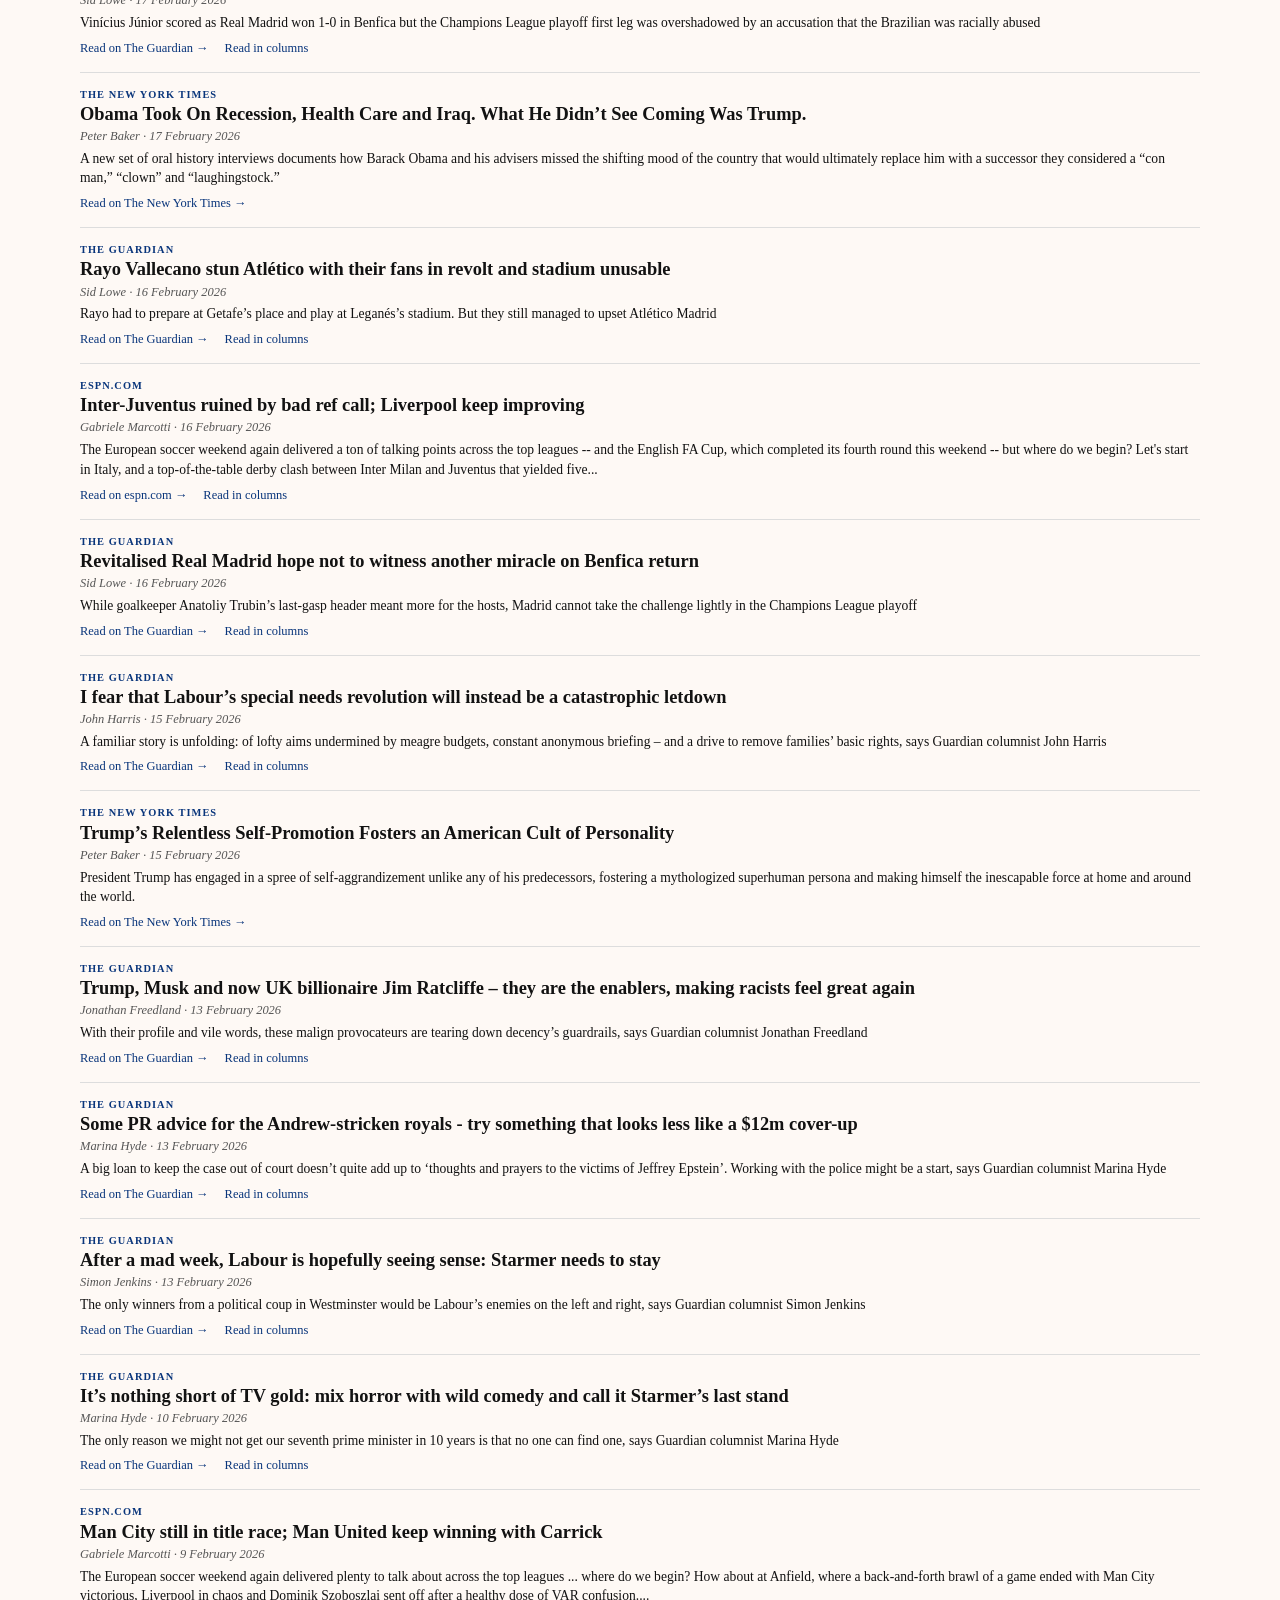
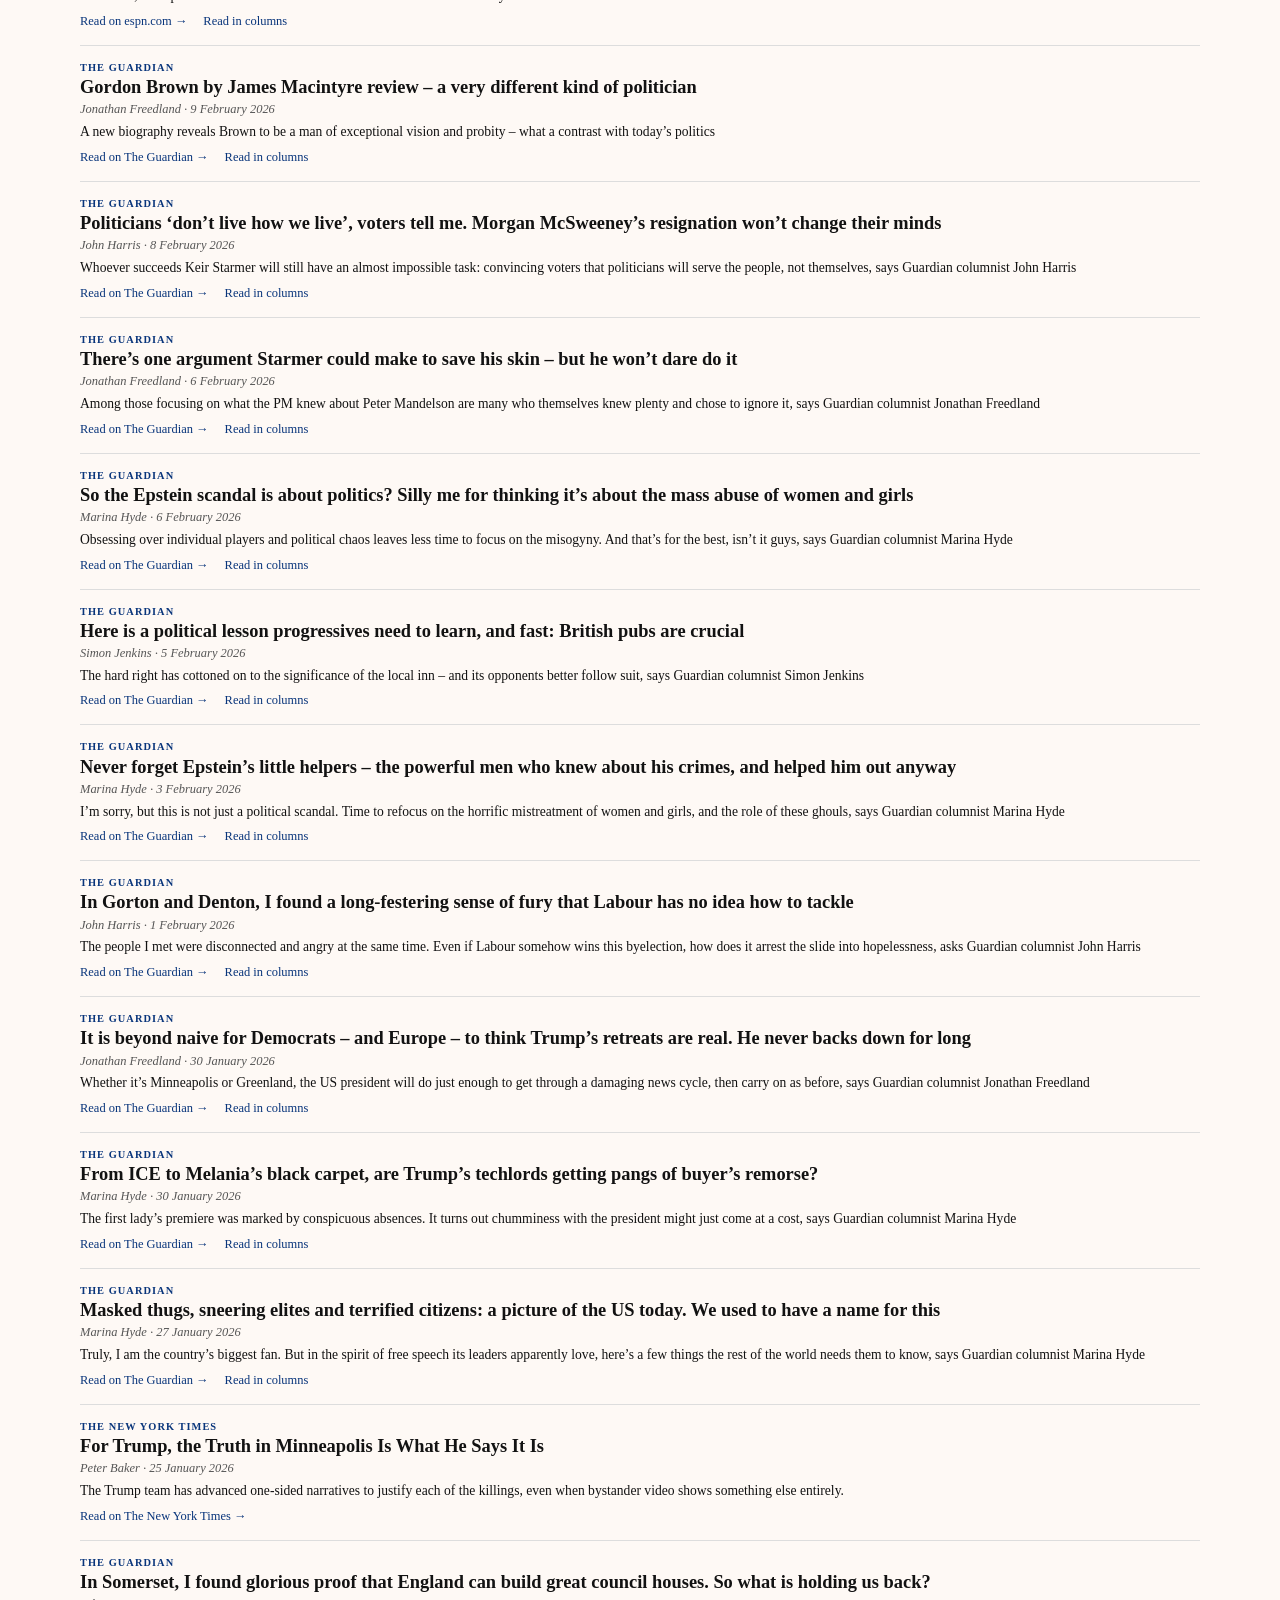
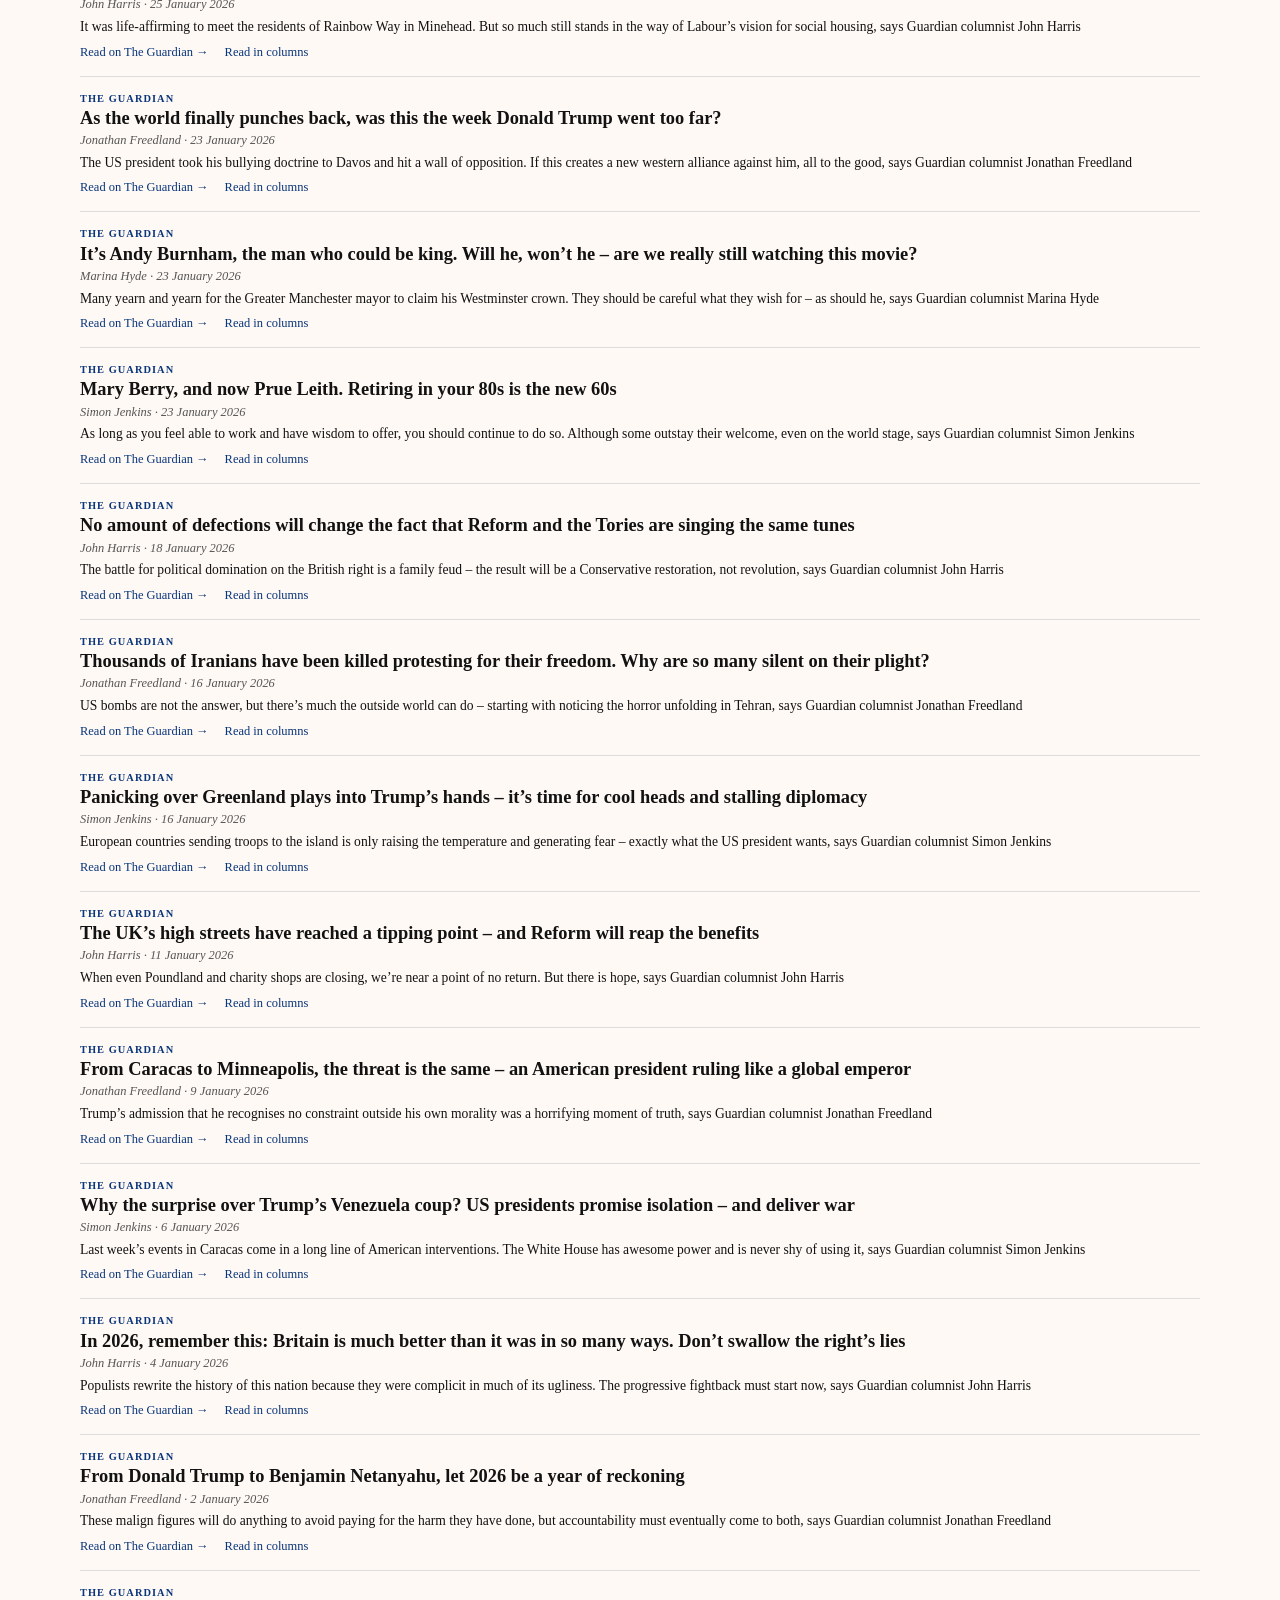
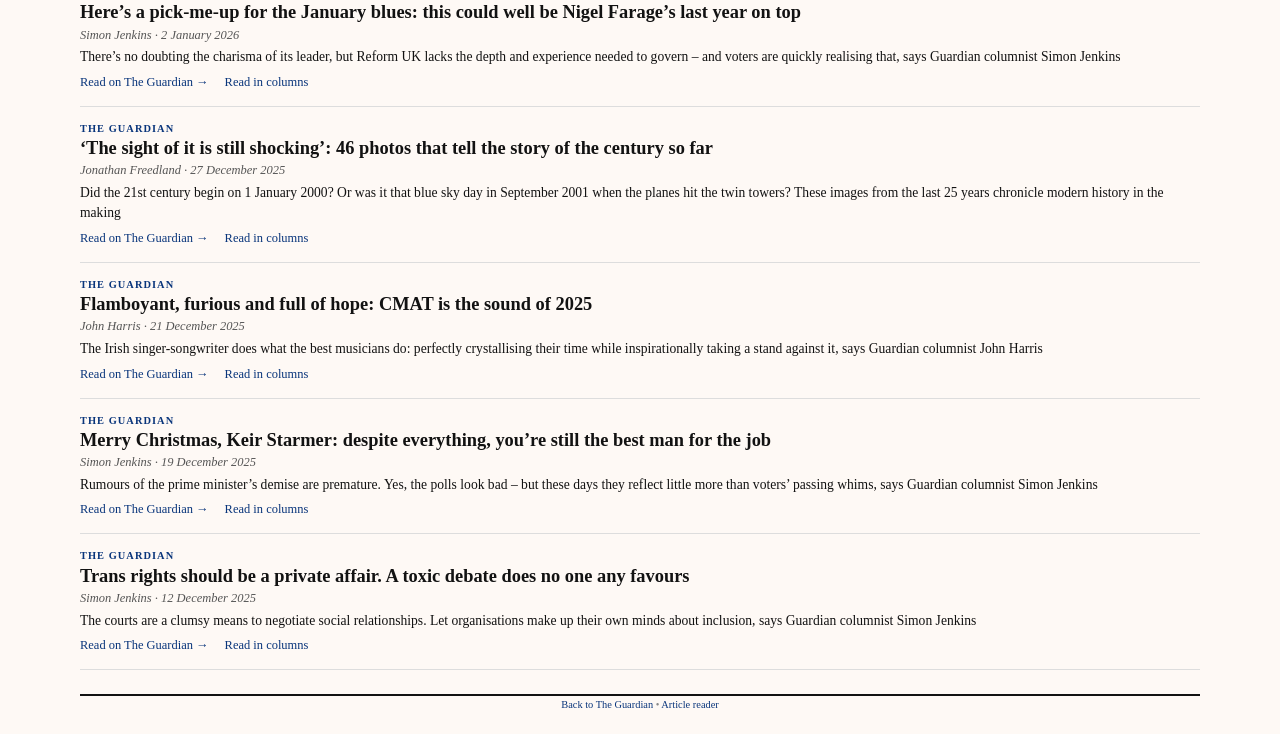
==== commit b588780a: "Update reader/authors pages: colors, clean reader, prune authors - Apply #FEF9F5 bg and #121212 text" ====
--- a/authors.html
+++ b/authors.html
@@ -12,9 +12,9 @@
     }
 
     body {
-      background: #FFFFFF;
+      background: #FEF9F5;
       font-family: Georgia, 'Times New Roman', Times, serif;
-      color: #363636;
+      color: #121212;
       display: flex;
       justify-content: center;
       padding: 0;
@@ -66,8 +66,8 @@
       font-size: 0.8rem;
       padding: 0.3rem 0.5rem;
       border: 1px solid #ccc;
-      color: #363636;
-      background: #fff;
+      color: #121212;
+      background: #FEF9F5;
     }
 
     .controls select:focus {
@@ -81,8 +81,8 @@
       padding: 0.3rem 0.8rem;
       cursor: pointer;
       border: 1px solid #ccc;
-      background: #fff;
-      color: #363636;
+      background: #FEF9F5;
+      color: #121212;
     }
 
     .sort-btn:hover {
@@ -145,7 +145,7 @@
     .card-excerpt {
       font-size: 0.85rem;
       line-height: 1.45;
-      color: #363636;
+      color: #121212;
     }
 
     .card-actions {
@@ -180,7 +180,7 @@
       left: 0;
       right: 0;
       bottom: 0;
-      background: #fff;
+      background: #FEF9F5;
       z-index: 1000;
       overflow-y: auto;
     }
@@ -249,7 +249,7 @@
       column-rule: 1px solid #ccc;
       font-size: 0.84rem;
       line-height: 1.3;
-      color: #363636;
+      color: #121212;
       text-align: justify;
       hyphens: auto;
       -webkit-hyphens: auto;
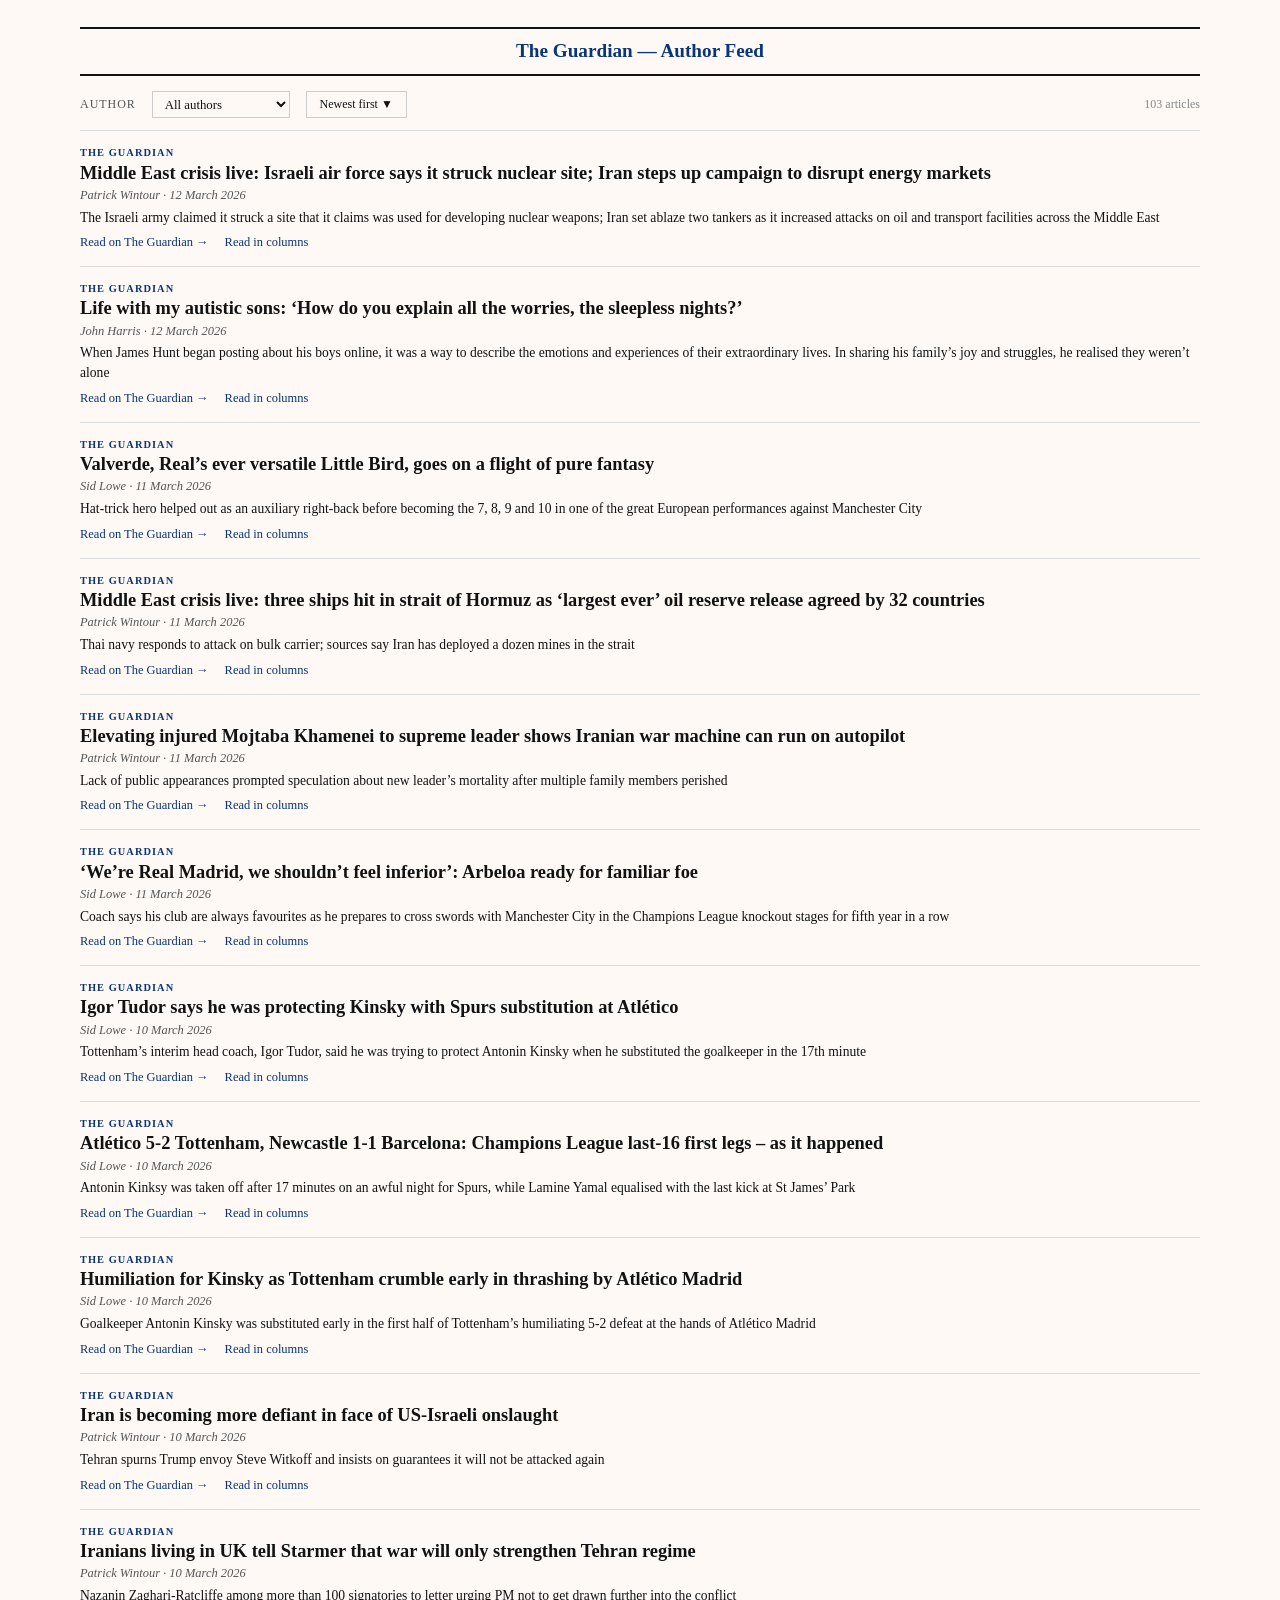
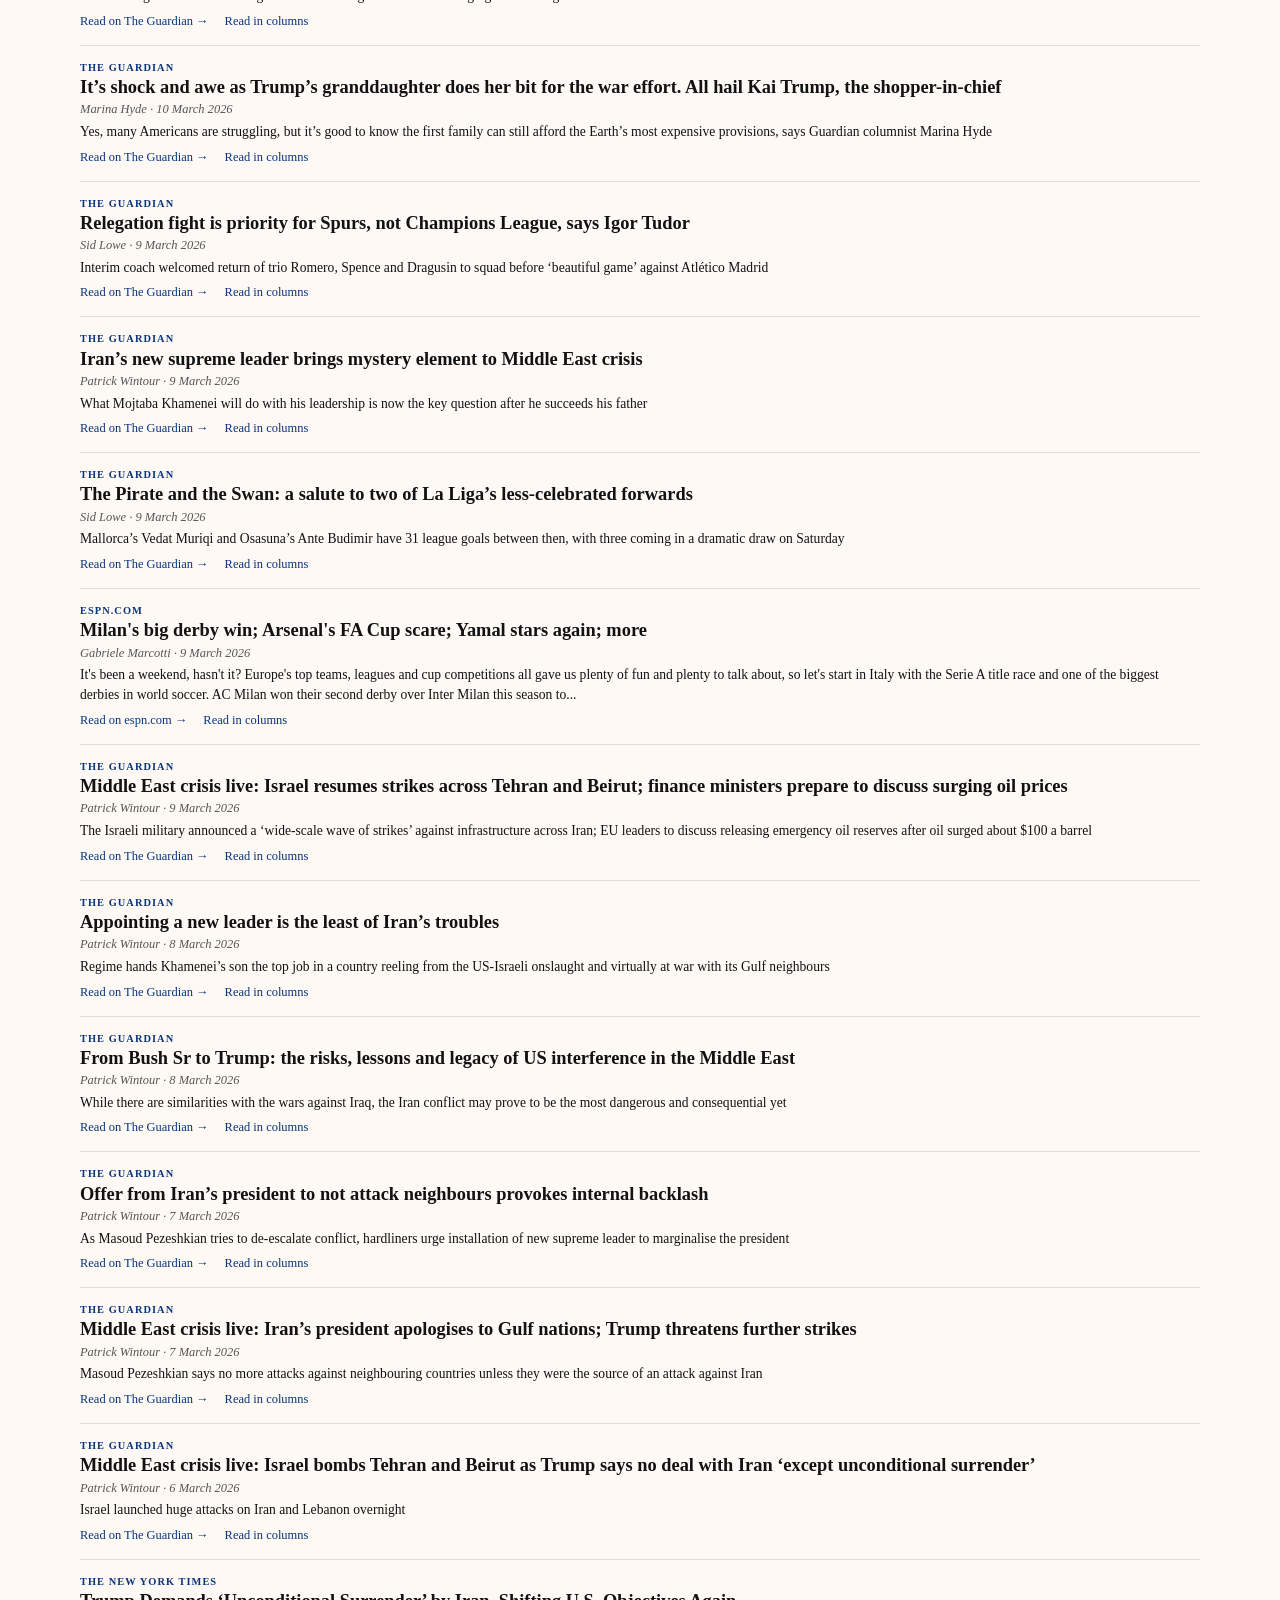
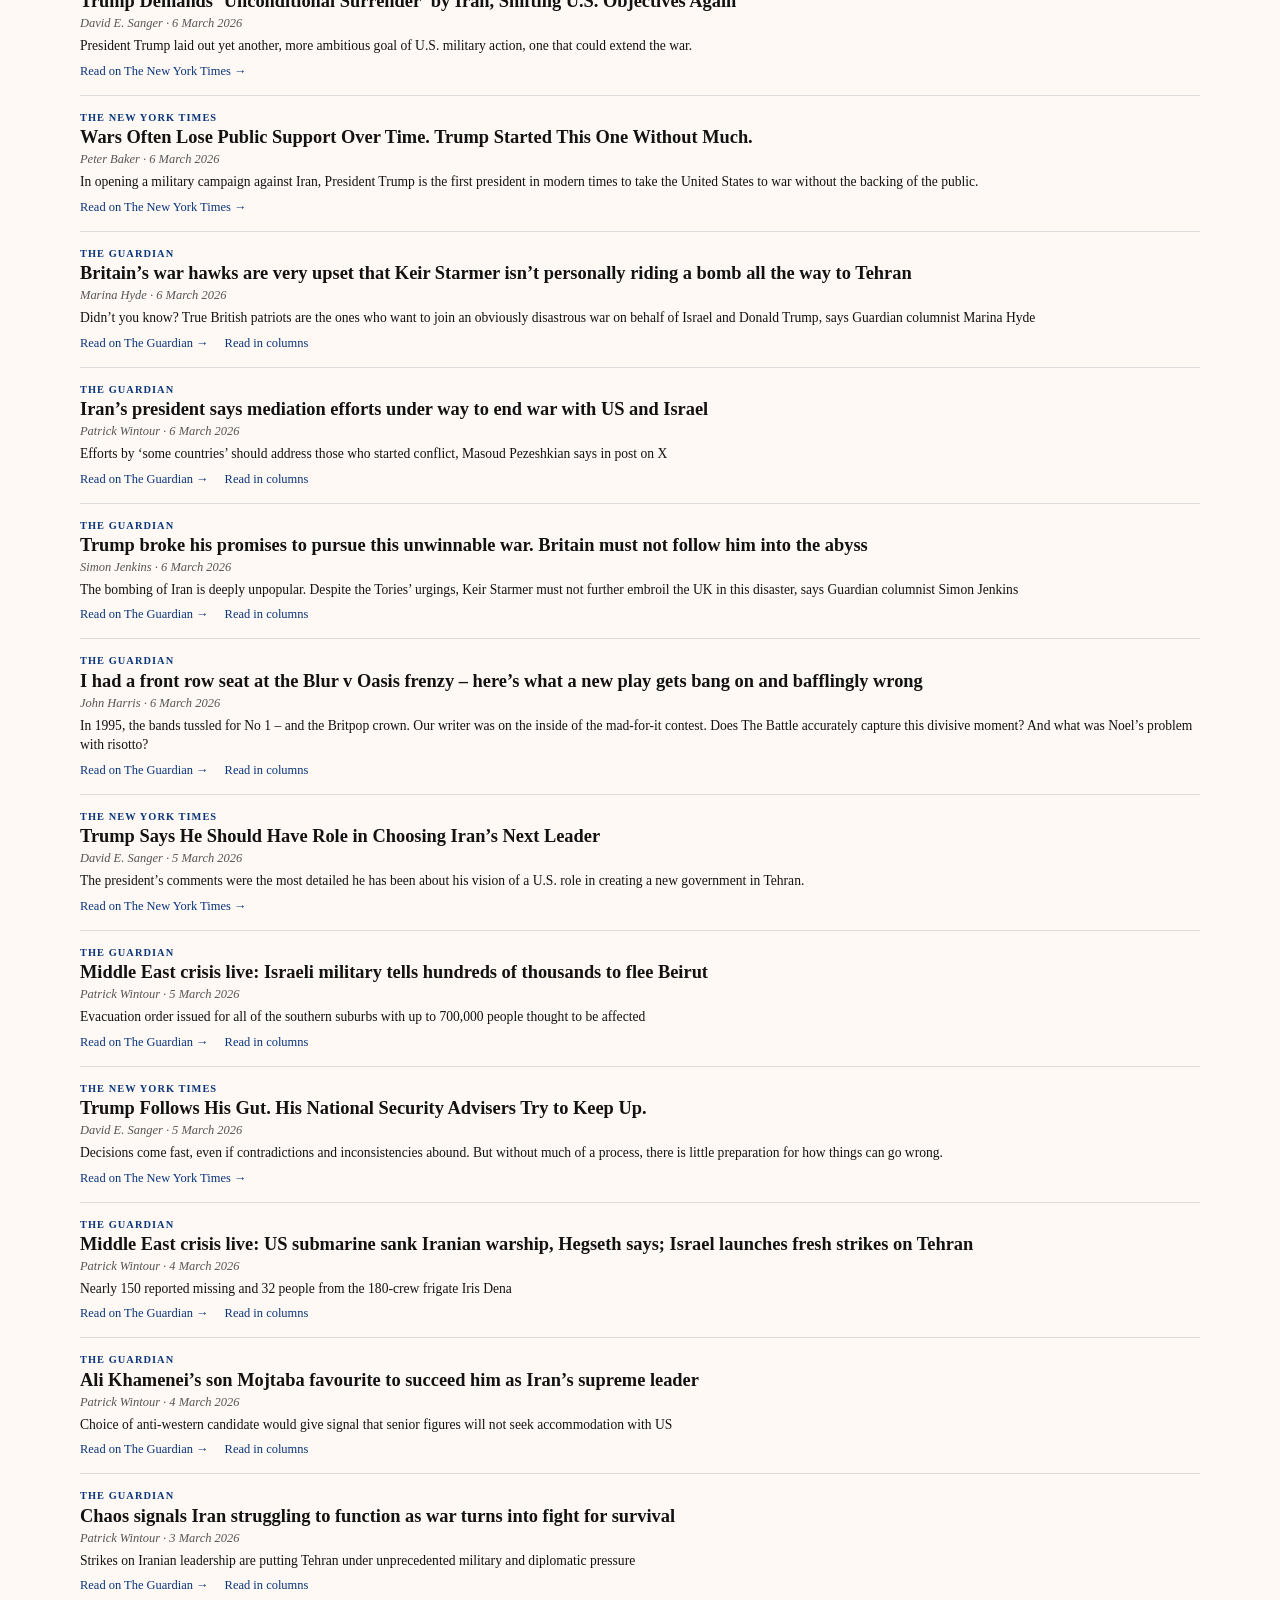
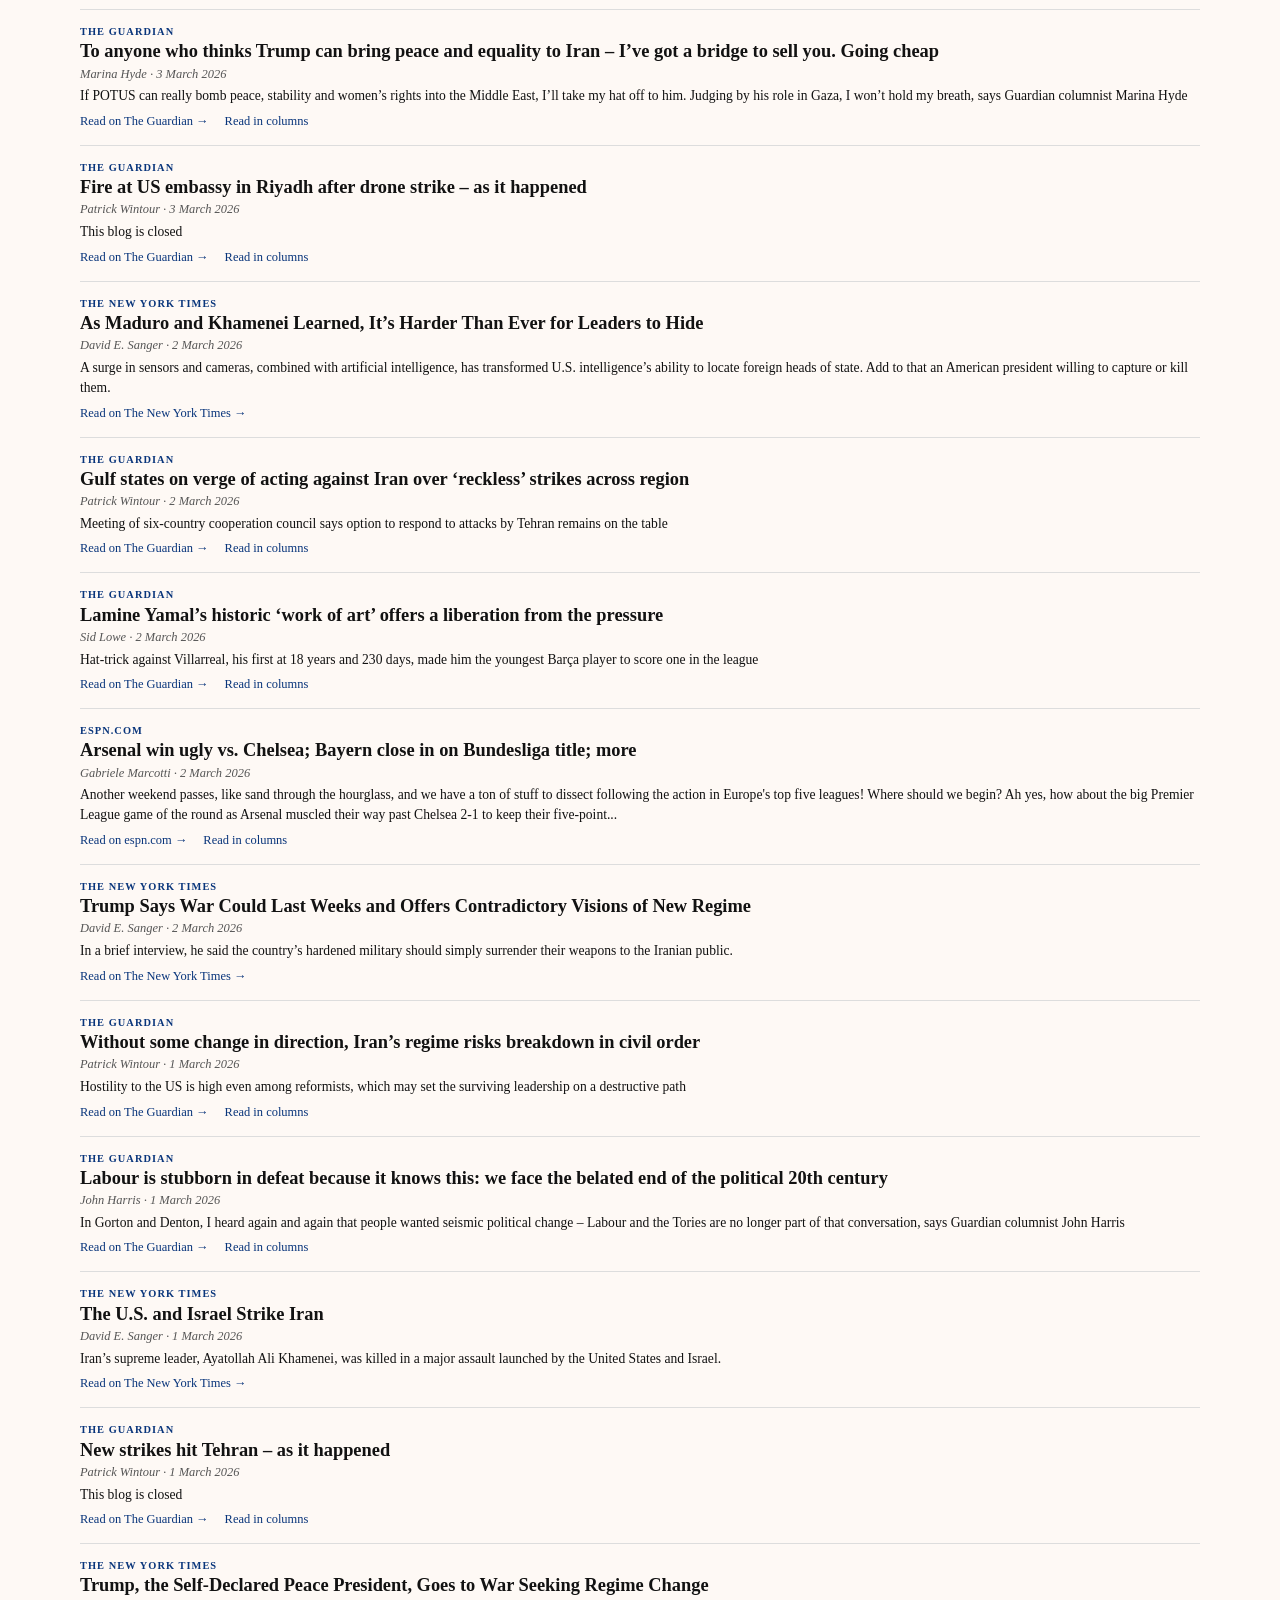
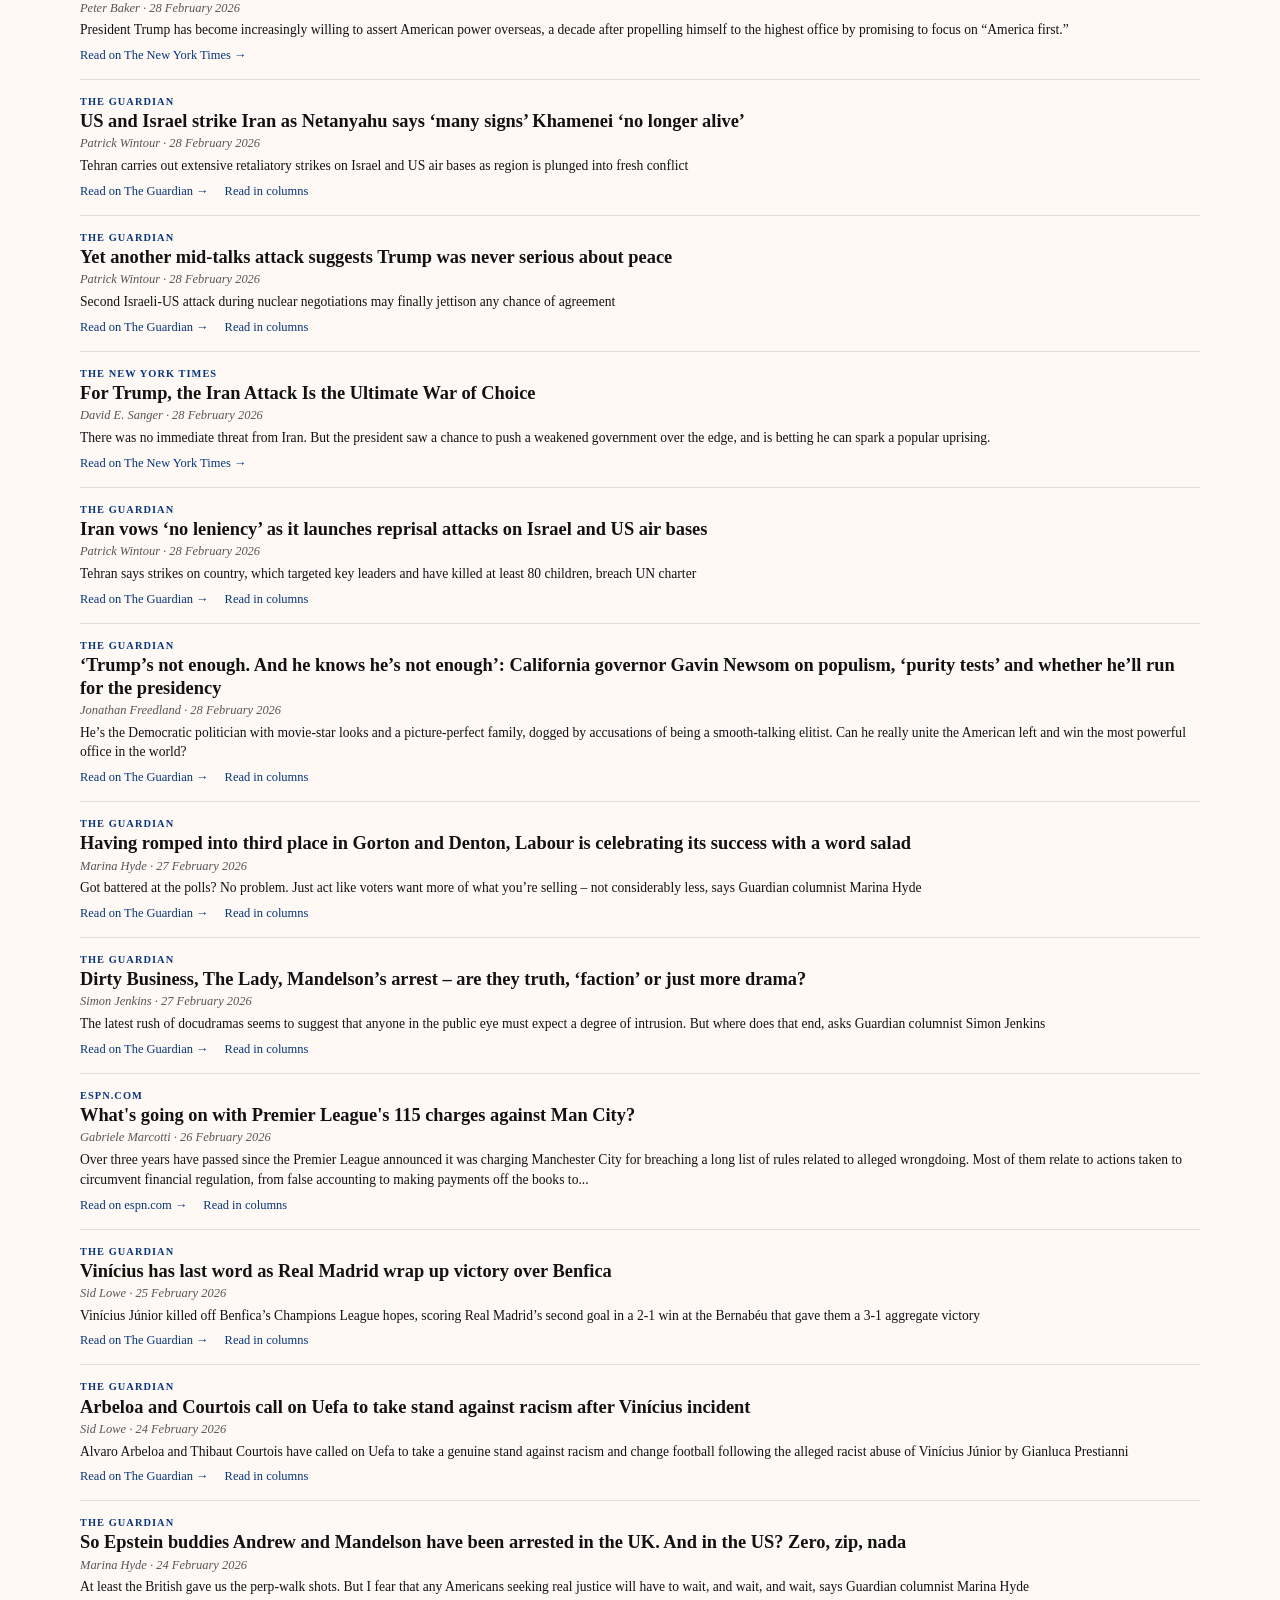
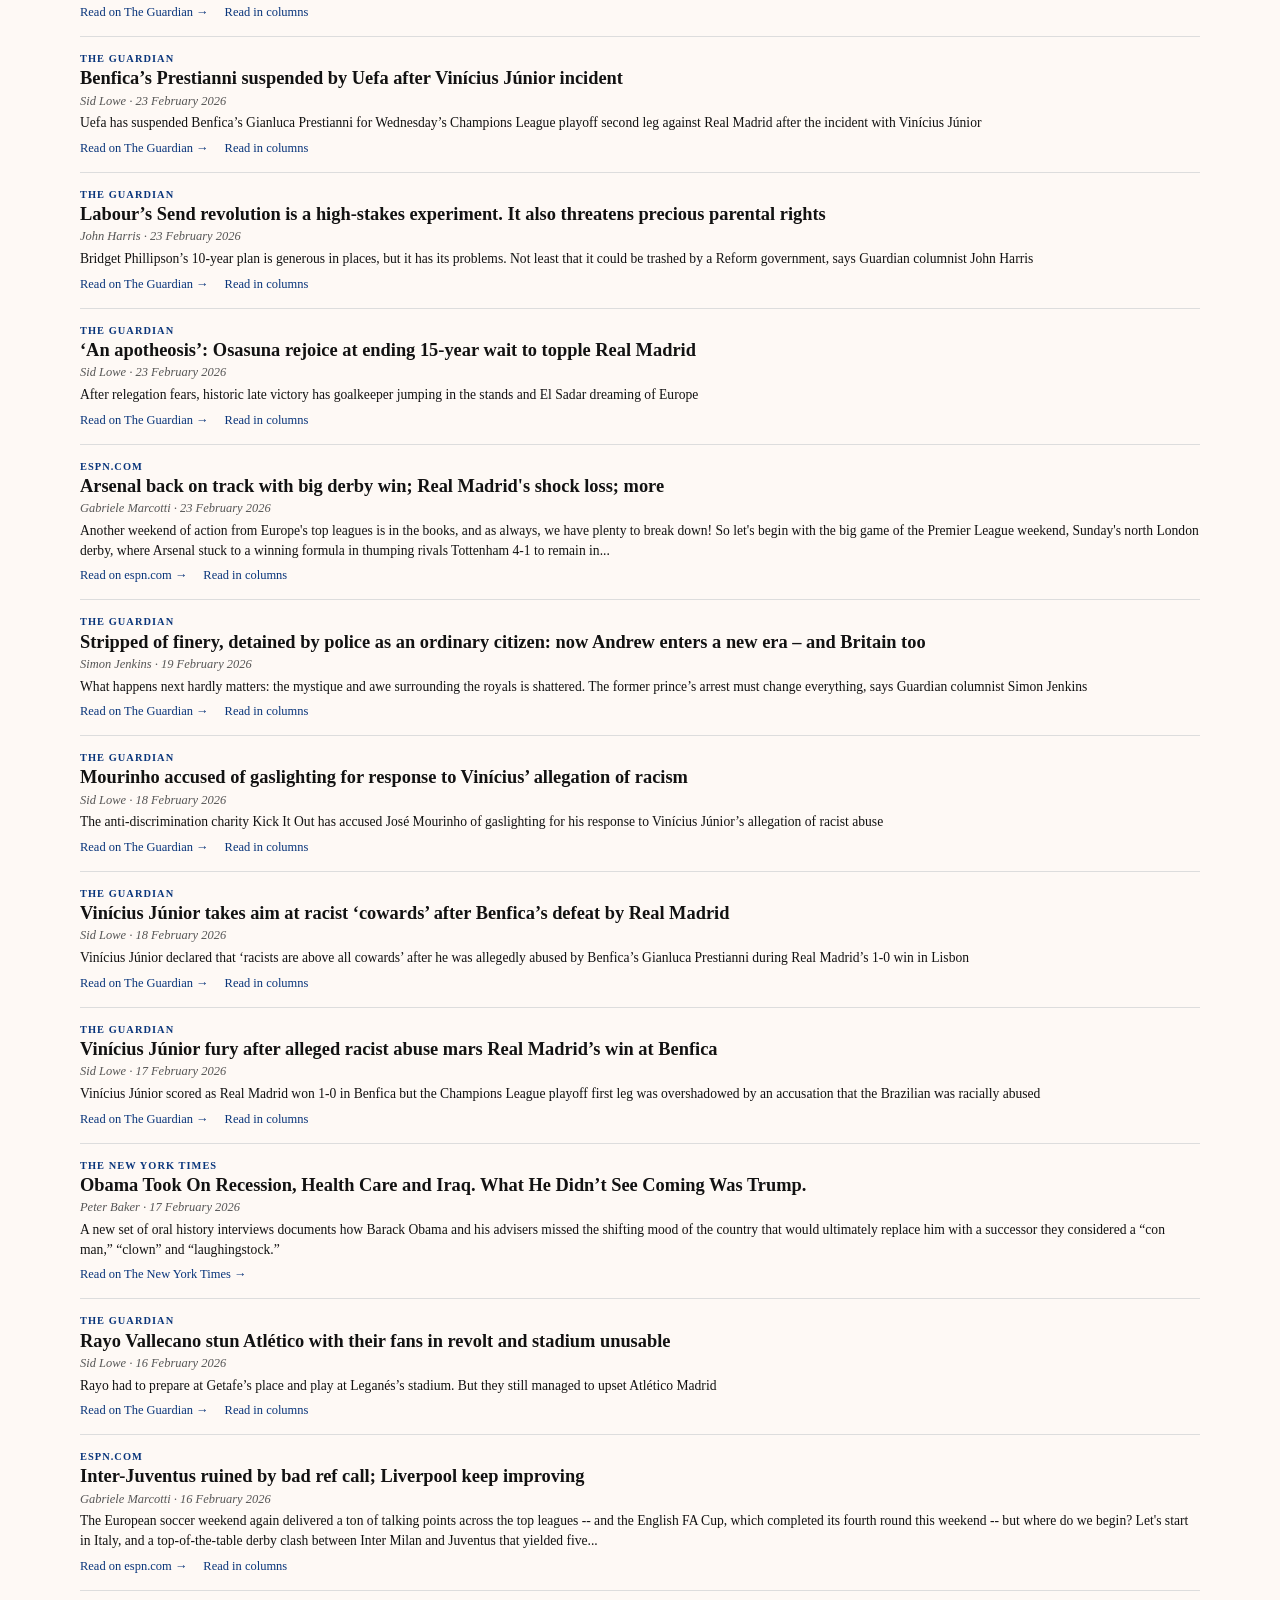
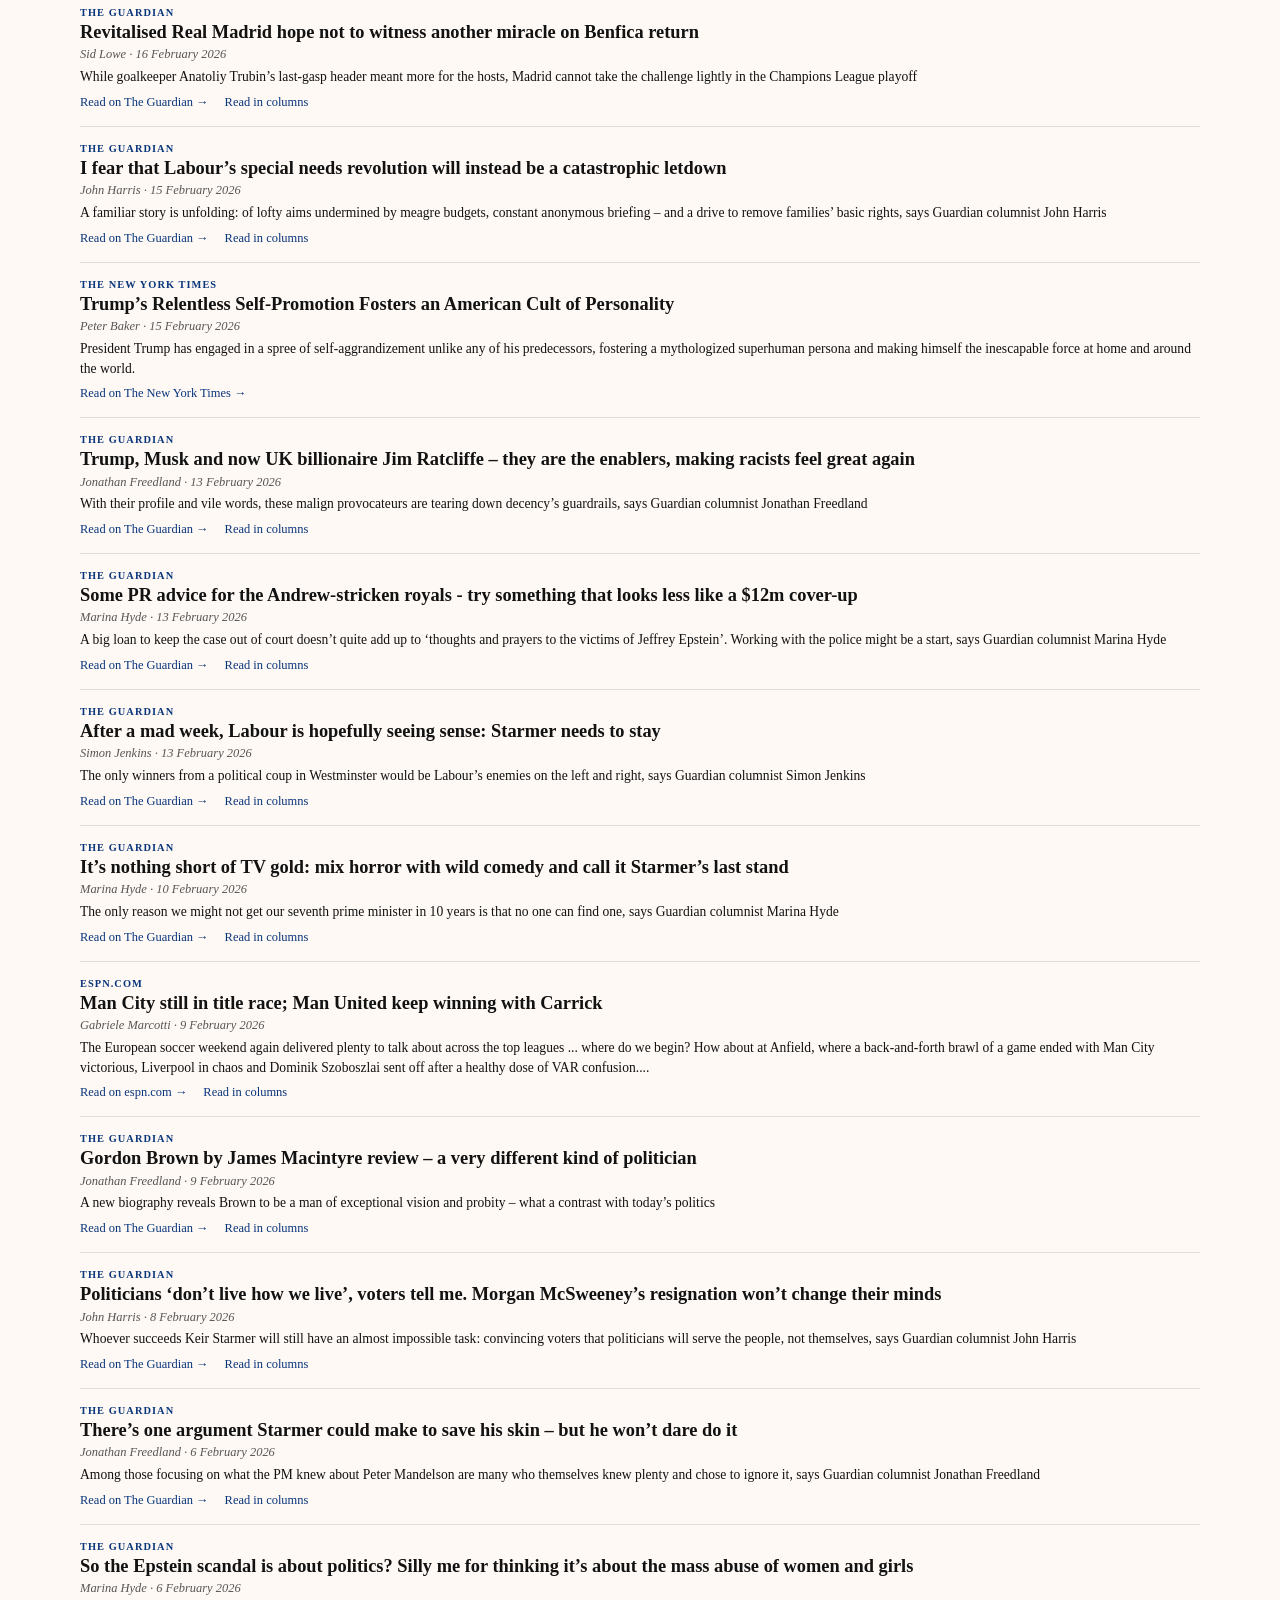
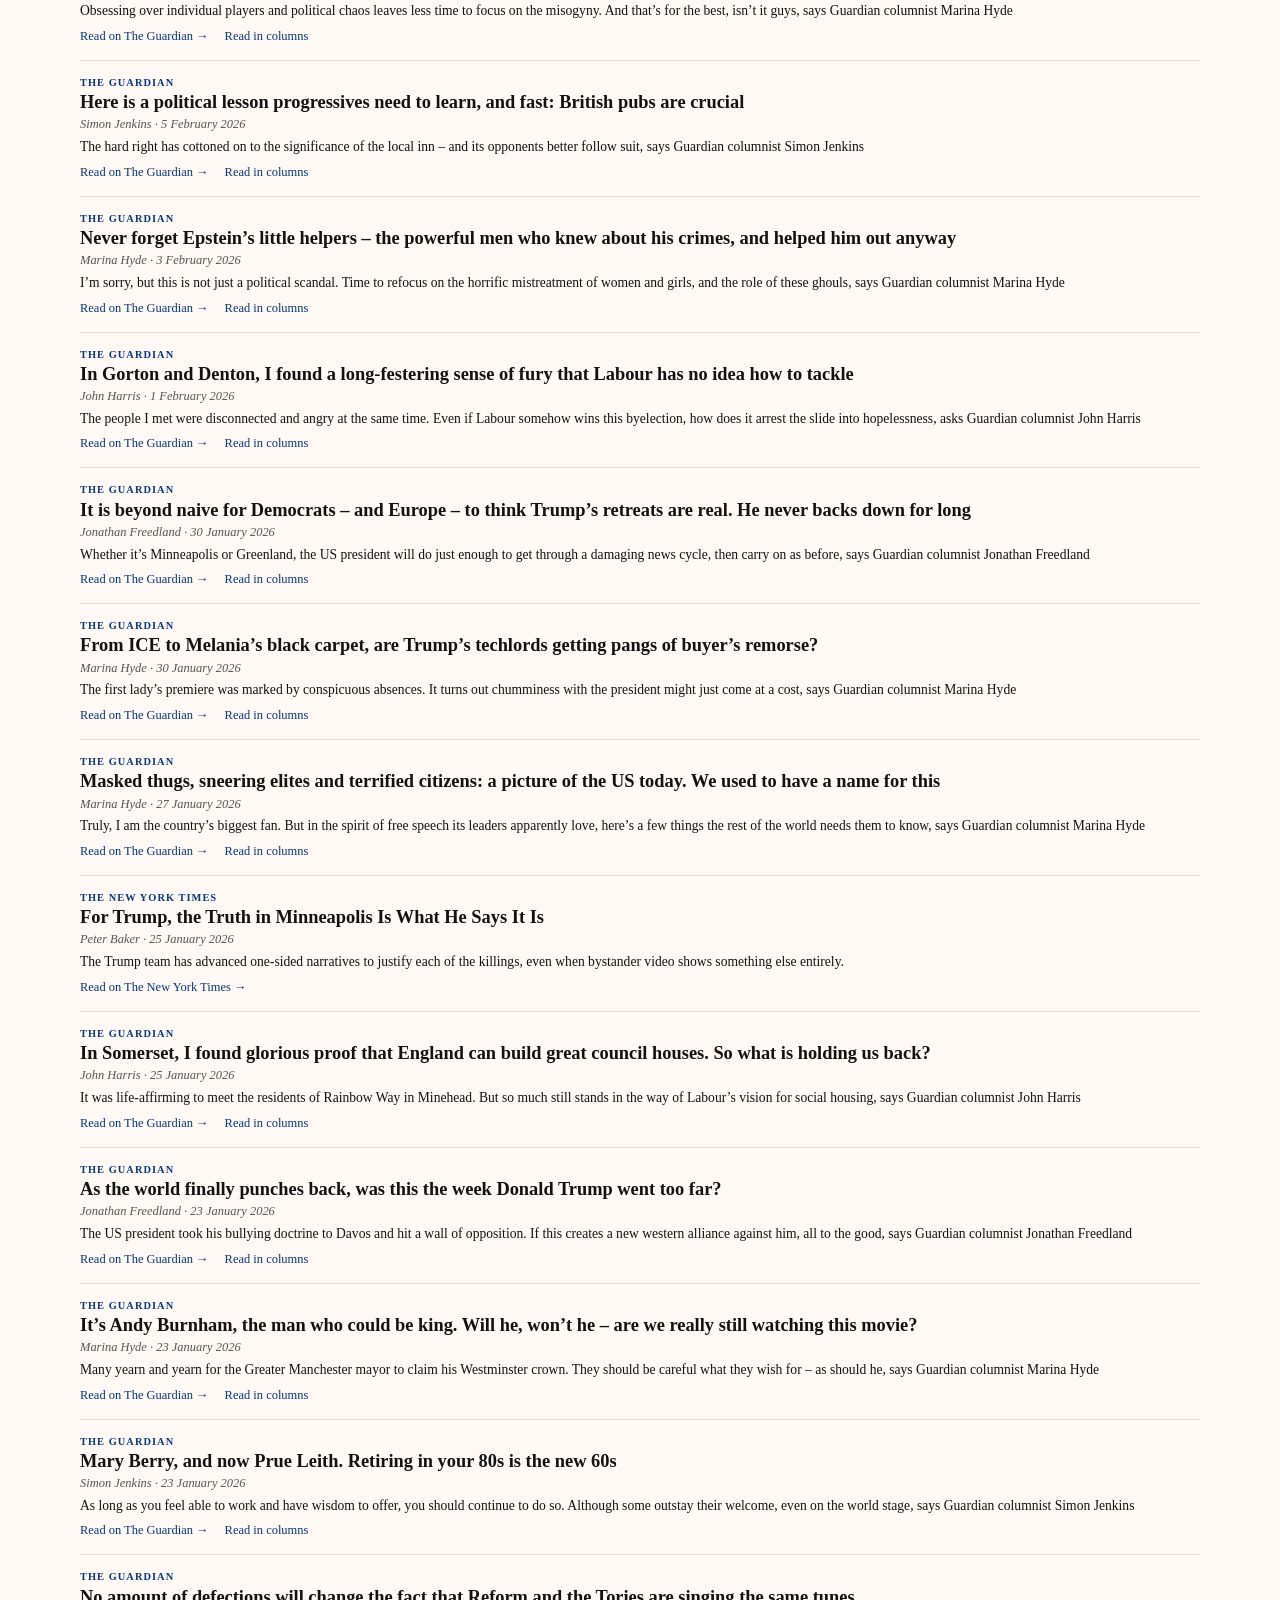
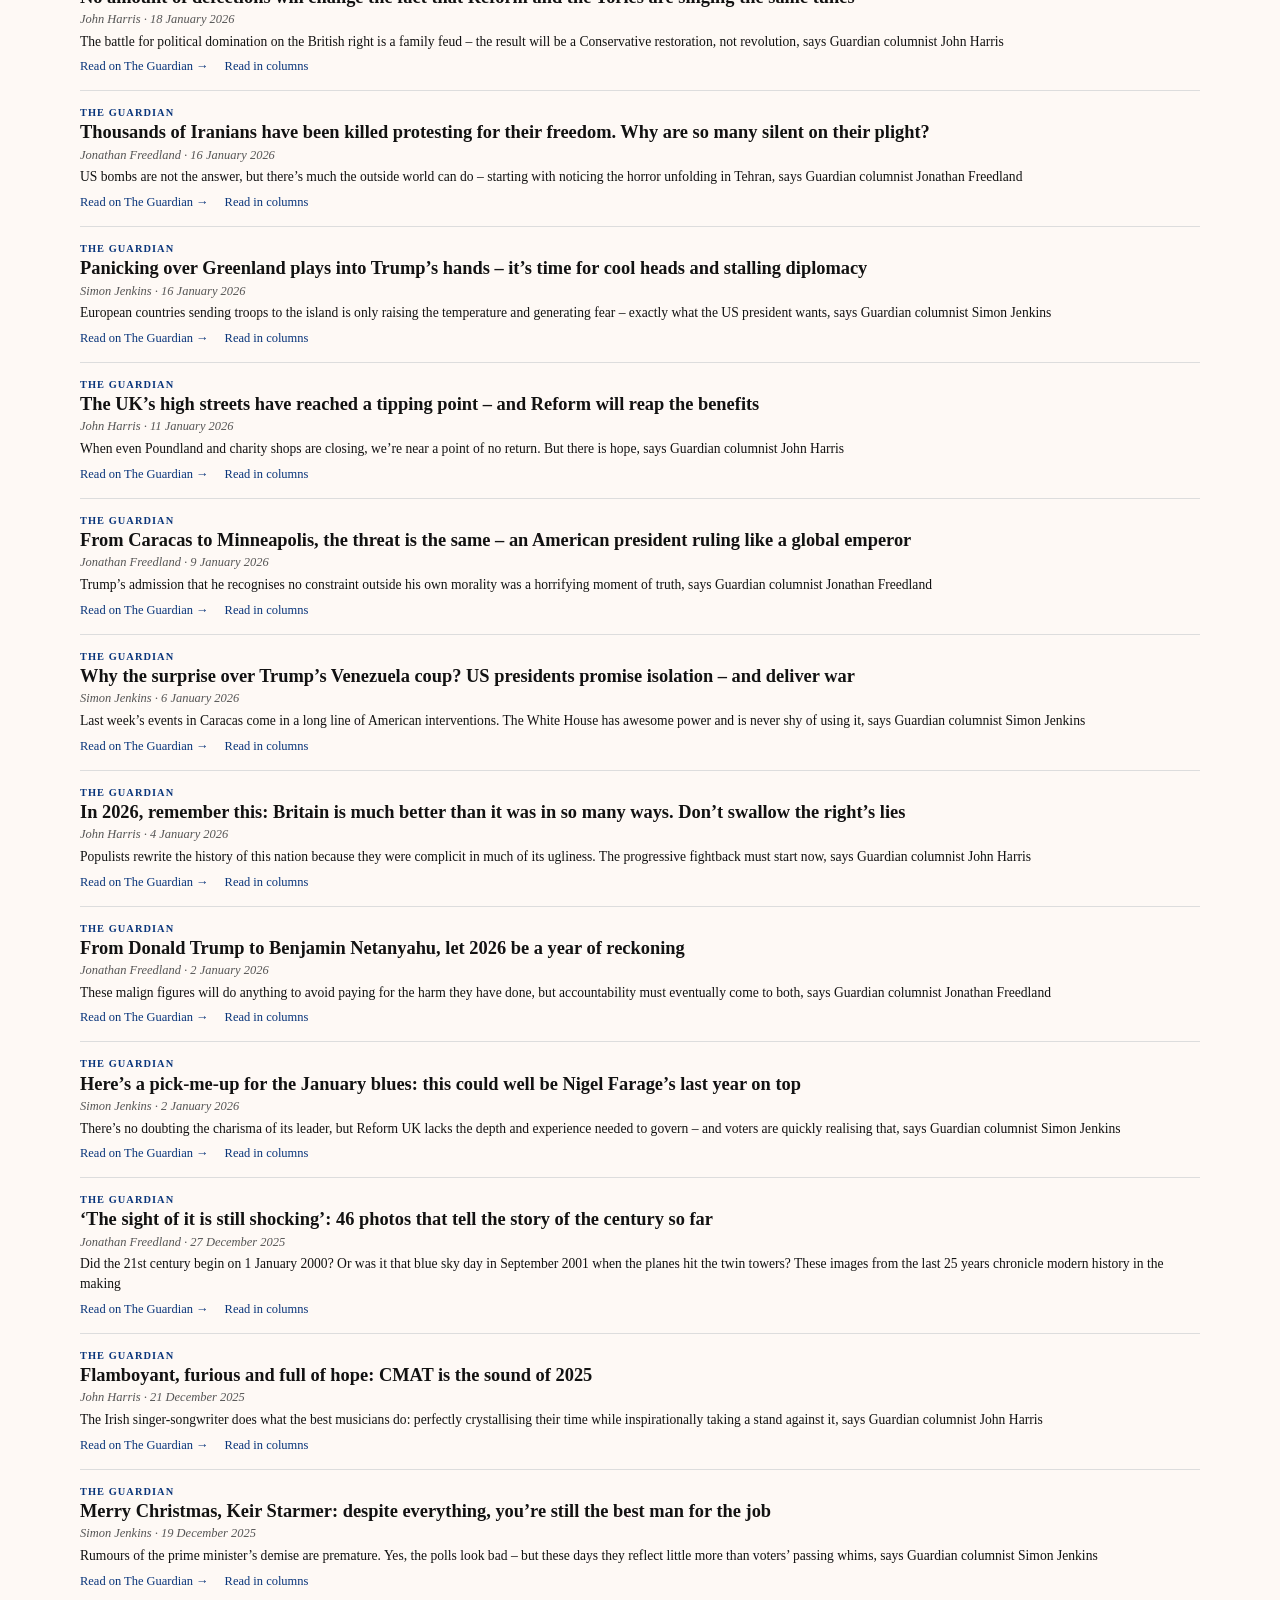
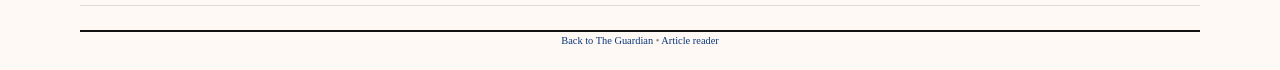
==== commit d260e3ef: "Change column count from 5 to 4 across detail and reader views Co-Authored-By: Claude Sonnet 4.6 <no" ====
--- a/authors.html
+++ b/authors.html
@@ -244,7 +244,7 @@
     }
 
     .reader-body {
-      column-count: 5;
+      column-count: 4;
       column-gap: 1.5rem;
       column-rule: 1px solid #ccc;
       font-size: 0.84rem;
